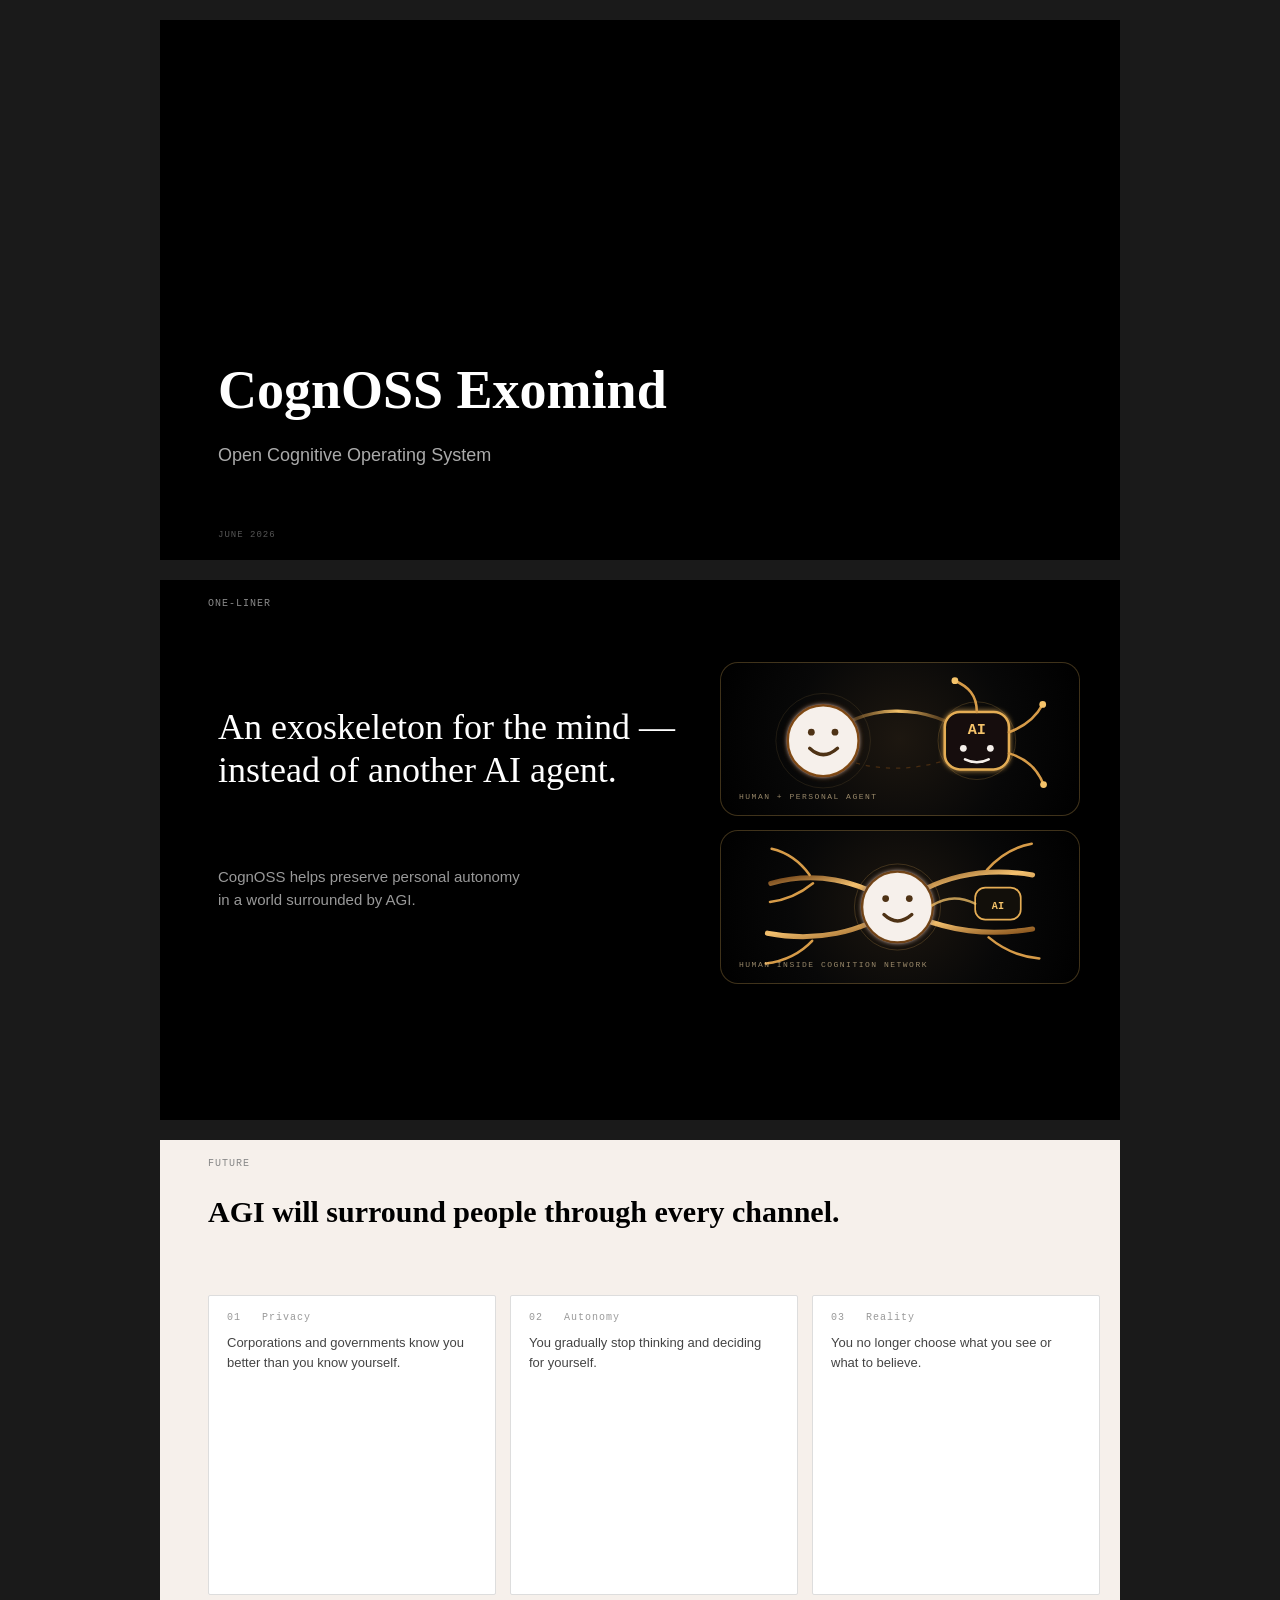
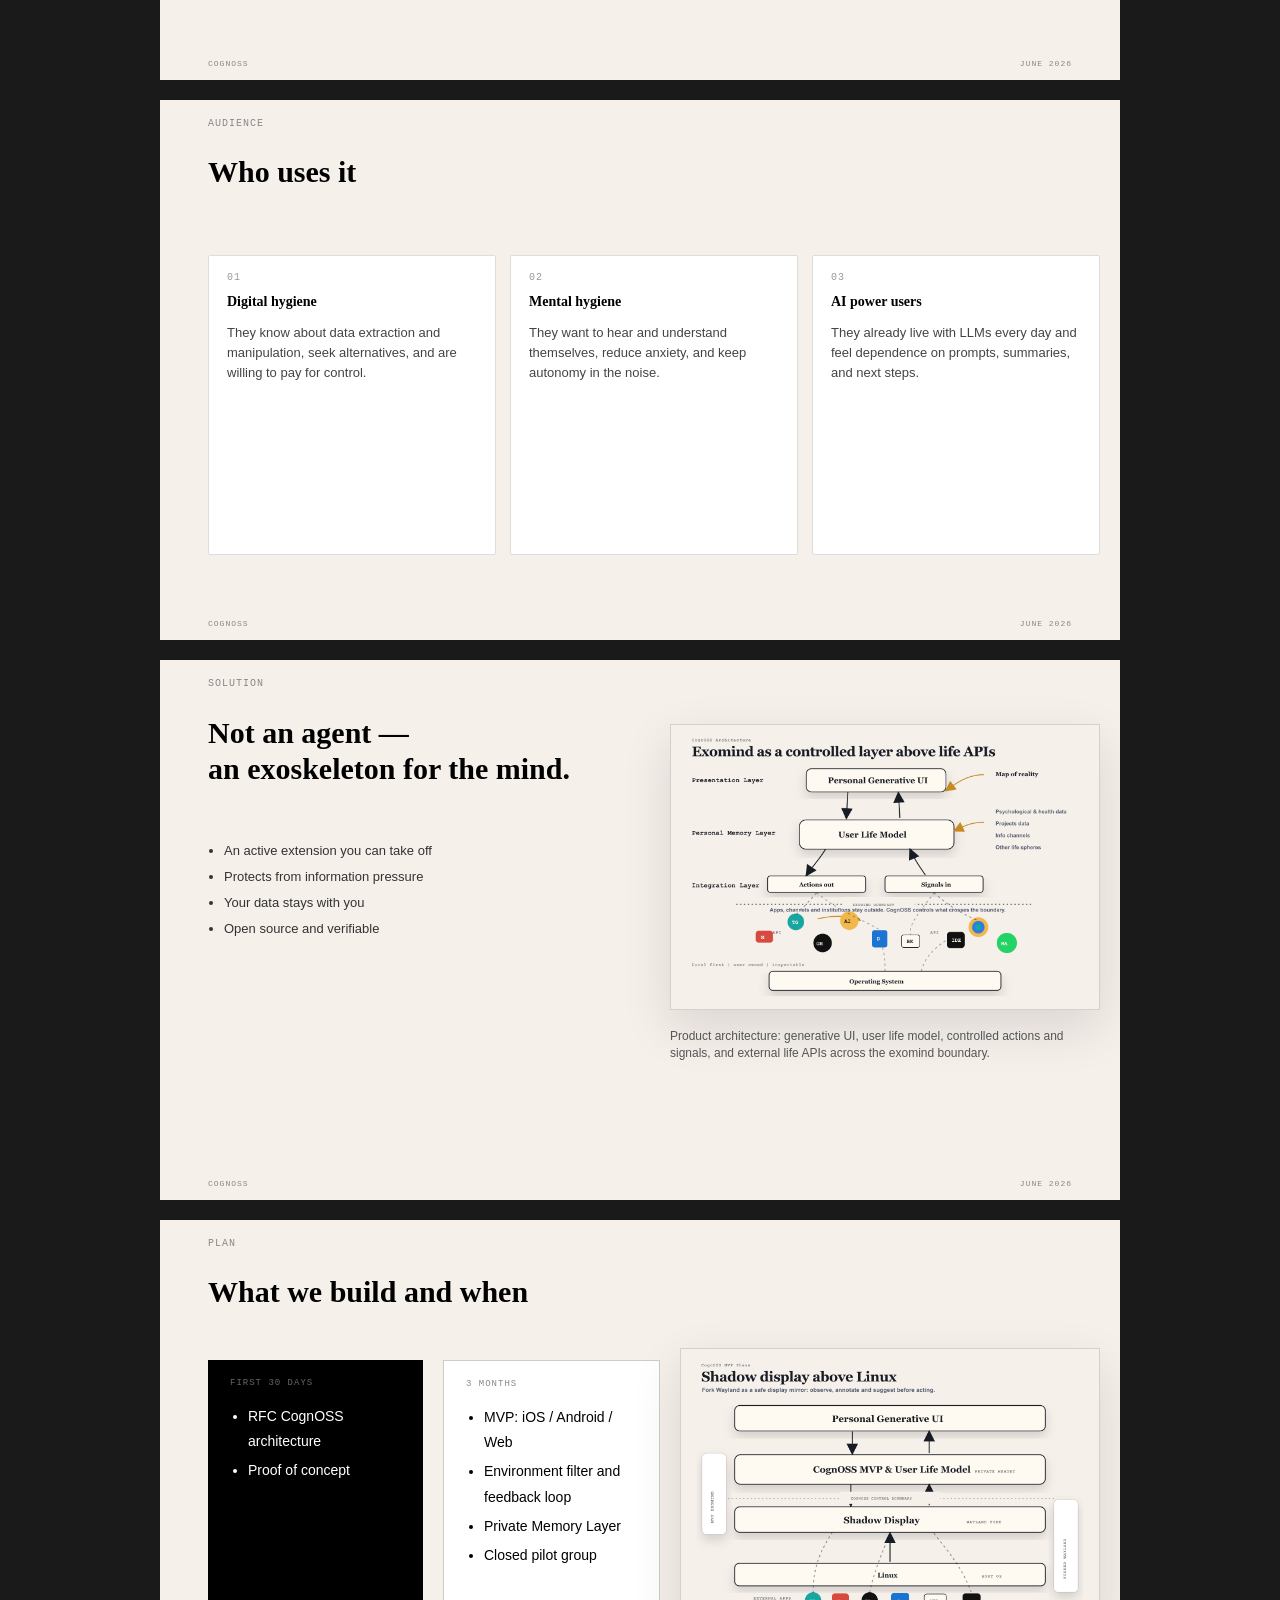
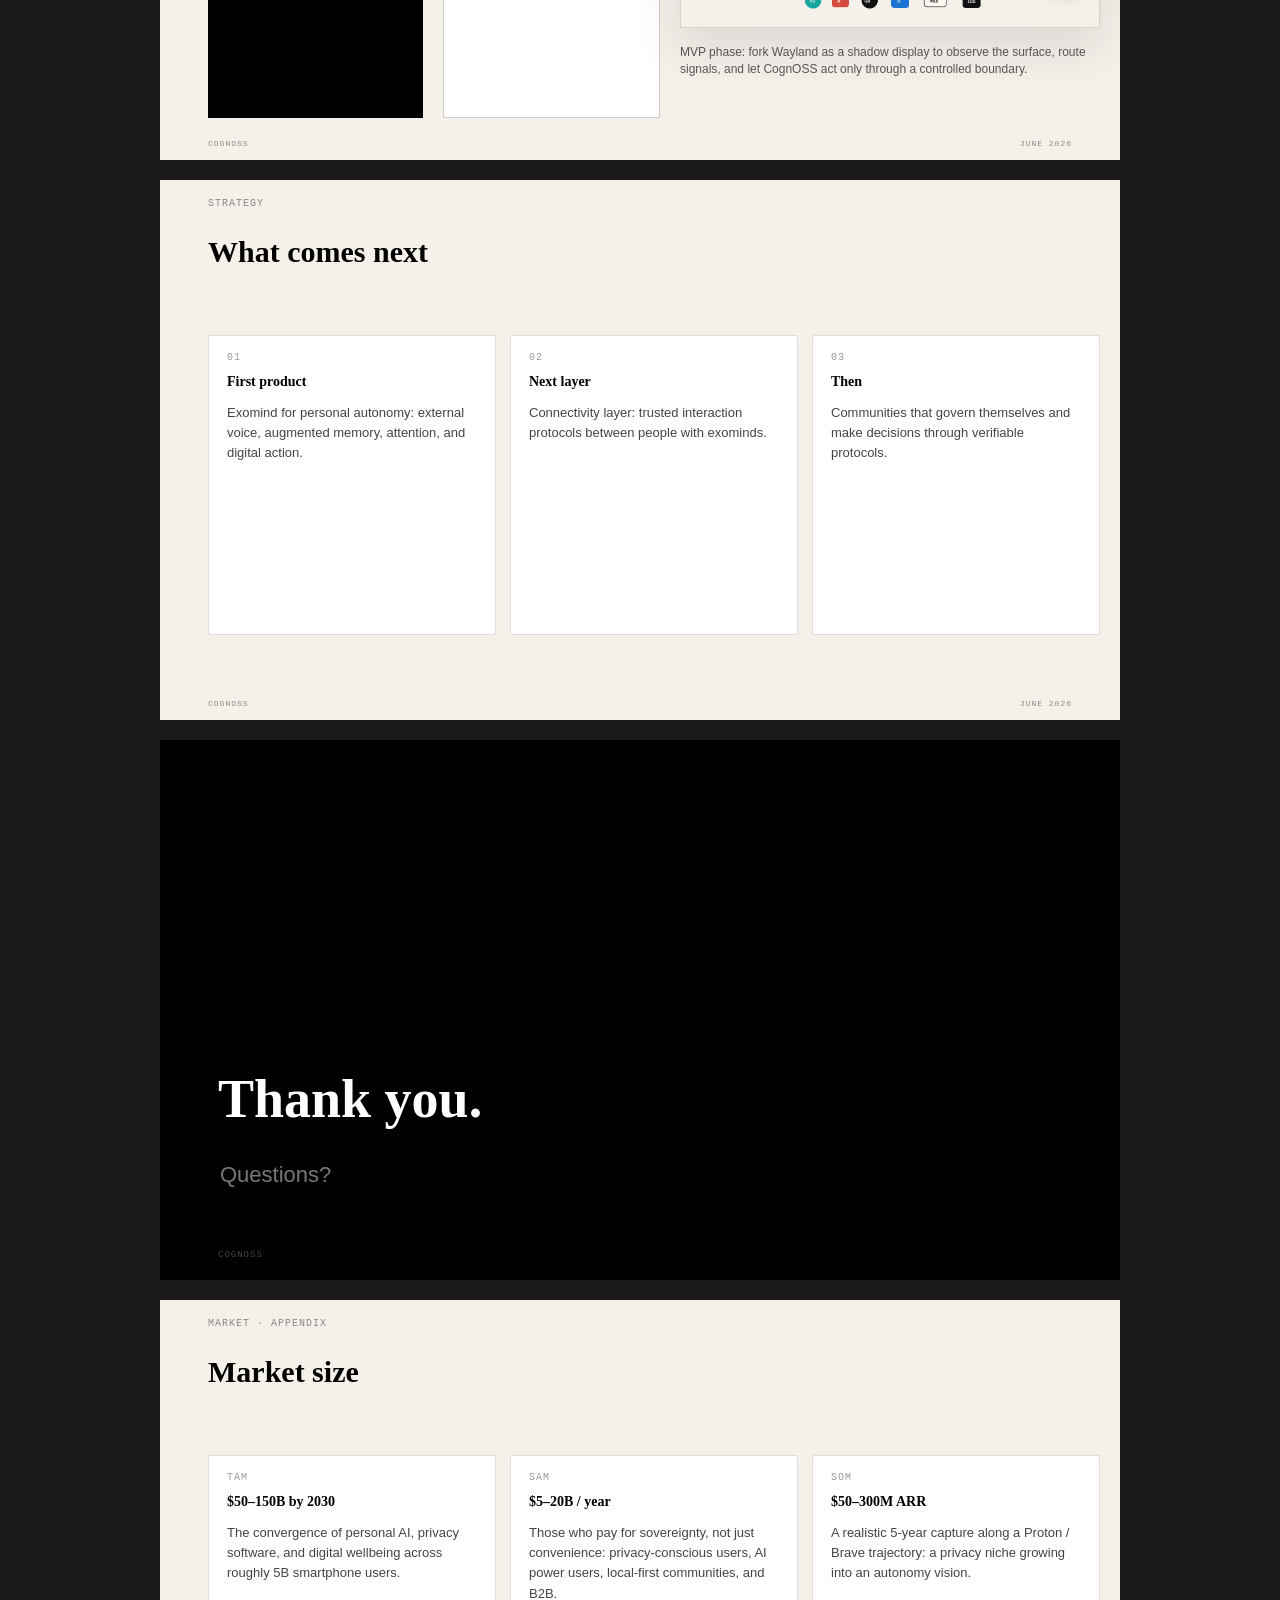
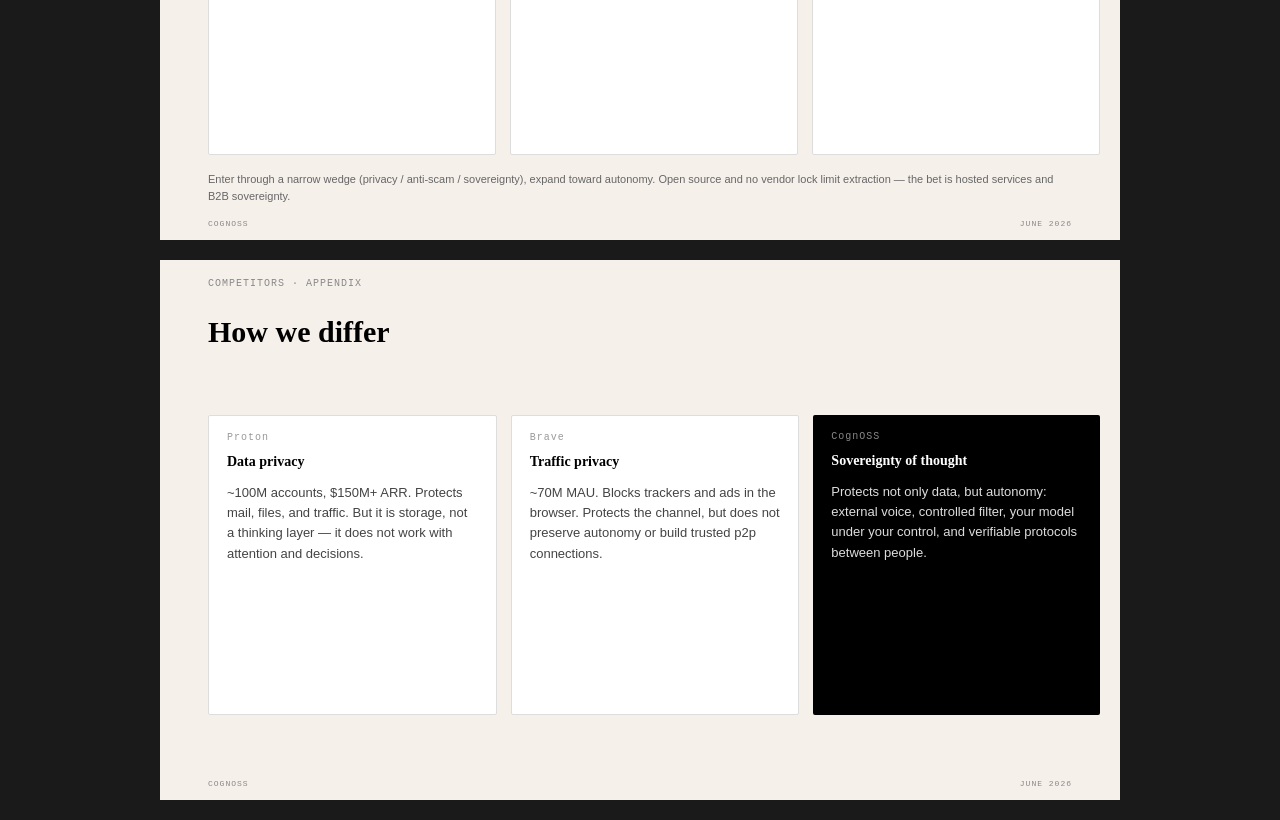
==== landing/v2_en/cognoss_pitch.html @ 2940e10c "v2 en pitch" ====
<!DOCTYPE html>
<html lang="en">
<head>
<meta charset="UTF-8">
<meta name="viewport" content="width=device-width, initial-scale=1.0">
<title>CognOSS Exomind</title>
<style>
  * { box-sizing: border-box; margin: 0; padding: 0; }
  body { font-family: Calibri, Arial, sans-serif; background: #1a1a1a; color: #000; }
  .slide {
    width: 960px; height: 540px; margin: 20px auto;
    position: relative; overflow: hidden;
    display: flex; flex-direction: column;
    page-break-after: always;
  }
  .slide-black { background: #000; color: #fff; }
  .slide-cream { background: #F6F0EB; color: #000; }

  .label {
    position: absolute; top: 18px; left: 48px;
    font-family: 'Courier New', monospace; font-size: 10px;
    letter-spacing: 1px; text-transform: uppercase; color: #888;
  }
  .footer-l {
    position: absolute; bottom: 12px; left: 48px;
    font-family: 'Courier New', monospace; font-size: 8px;
    letter-spacing: 1px; text-transform: uppercase; color: #888;
  }
  .footer-r {
    position: absolute; bottom: 12px; right: 48px;
    font-family: 'Courier New', monospace; font-size: 8px;
    letter-spacing: 1px; text-transform: uppercase; color: #888;
  }

  /* Slide 1 */
  .s1-title {
    position: absolute; bottom: 140px; left: 58px;
    font-family: Cambria, Georgia, serif; font-size: 54px; font-weight: bold;
    color: #fff; line-height: 1.1;
  }
  .s1-sub {
    position: absolute; bottom: 94px; left: 58px;
    font-size: 18px; color: #aaa;
  }
  .s1-date {
    position: absolute; bottom: 20px; left: 58px;
    font-family: 'Courier New', monospace; font-size: 9px;
    letter-spacing: 1px; text-transform: uppercase; color: #555;
  }

  /* Slide 2 */
  .s2-big {
    position: absolute; top: 126px; left: 58px; width: 470px;
    font-family: Cambria, Georgia, serif; font-size: 36px; color: #fff;
    line-height: 1.2;
  }
  .s2-sub {
    position: absolute; top: 286px; left: 58px; width: 410px;
    font-size: 15px; color: #999; line-height: 1.5;
  }
  .s2-visuals {
    position: absolute; top: 82px; right: 40px; width: 360px;
    display: flex; flex-direction: column; gap: 14px;
  }
  .s2-visual {
    position: relative; height: 154px; overflow: hidden;
    background: radial-gradient(circle at 50% 50%, #1d1710 0%, #080808 55%, #000 100%);
    border: 1px solid rgba(222, 177, 92, 0.28); border-radius: 18px;
  }
  .s2-visual svg {
    width: 100%; height: 100%; display: block;
  }
  .s2-visual-label {
    position: absolute; left: 18px; bottom: 14px;
    font-family: 'Courier New', monospace; font-size: 8px;
    color: rgba(255, 227, 175, 0.58); letter-spacing: 1.5px;
    text-transform: uppercase;
  }

  /* Cards grid */
  .cards {
    position: absolute; top: 155px; left: 48px; right: 20px;
    display: flex; gap: 14px;
  }
  .card {
    flex: 1; background: #fff; border: 1px solid #ddd;
    padding: 16px 18px; border-radius: 2px; min-height: 300px;
  }
  .card-num {
    font-family: 'Courier New', monospace; font-size: 10px;
    color: #999; margin-bottom: 10px; letter-spacing: 1px;
  }
  .card-title {
    font-family: Cambria, Georgia, serif; font-size: 14px; font-weight: bold;
    color: #000; margin-bottom: 12px; line-height: 1.3;
  }
  .card-body { font-size: 13px; color: #444; line-height: 1.55; }

  .slide-title {
    position: absolute; top: 55px; left: 48px;
    font-family: Cambria, Georgia, serif; font-size: 30px; font-weight: bold; color: #000;
  }

  /* Slide 5 */
  .s5-title {
    position: absolute; top: 55px; left: 48px;
    font-family: Cambria, Georgia, serif; font-size: 30px; font-weight: bold; color: #000;
    line-height: 1.2;
  }
  .s5-list {
    position: absolute; top: 180px; left: 48px; width: 420px;
    font-size: 13px; color: #333; line-height: 1.7;
  }
  .s5-list li { margin-left: 16px; margin-bottom: 4px; }
  .s5-panel {
    position: absolute; top: 52px; right: 20px; width: 400px; height: 448px;
    background: #111; display: flex; flex-direction: column;
    align-items: center; justify-content: center; gap: 10px;
  }
  .s5-architecture-img {
    position: absolute; top: 64px; right: 20px; width: 430px; height: 286px;
    object-fit: cover; border: 1px solid #d6d0c8; box-shadow: 0 18px 46px rgba(23, 27, 35, 0.12);
  }
  .s5-architecture-note {
    position: absolute; top: 368px; right: 20px; width: 430px;
    font-size: 12px; line-height: 1.45; color: #555;
  }
  .s5-exo {
    font-family: 'Courier New', monospace; font-size: 11px;
    color: #555; letter-spacing: 2px; text-transform: uppercase;
  }
  .s5-circle {
    width: 110px; height: 110px; border-radius: 50%;
    border: 3px solid #333; display: flex; align-items: center; justify-content: center;
  }
  .s5-you {
    font-family: 'Courier New', monospace; font-size: 13px;
    color: #aaa; letter-spacing: 2px;
  }
  .s5-attrs {
    display: flex; flex-direction: column; align-items: center; gap: 4px; margin-top: 4px;
  }
  .s5-attr {
    font-family: 'Courier New', monospace; font-size: 9px;
    color: #444; letter-spacing: 2px; text-transform: uppercase;
  }

  /* Slide 6 */
  .s6-cols {
    position: absolute; top: 140px; left: 48px; right: 20px;
    display: flex; gap: 20px; height: 358px;
  }
  .s6-cols.with-image {
    right: 460px;
  }
  .s6-mvp-img {
    position: absolute; top: 128px; right: 20px; width: 420px; height: 280px;
    object-fit: cover; border: 1px solid #d6d0c8; box-shadow: 0 18px 46px rgba(23, 27, 35, 0.12);
  }
  .s6-mvp-note {
    position: absolute; top: 424px; right: 20px; width: 420px;
    font-size: 12px; line-height: 1.45; color: #555;
  }
  .col-dark {
    flex: 1; background: #000; padding: 18px 22px; color: #fff;
  }
  .col-light {
    flex: 1; background: #fff; border: 1px solid #ccc; padding: 18px 22px;
  }
  .col-label {
    font-family: 'Courier New', monospace; font-size: 9px;
    letter-spacing: 1px; text-transform: uppercase; margin-bottom: 16px;
  }
  .col-dark .col-label { color: #666; }
  .col-light .col-label { color: #888; }
  .col-list { font-size: 14px; line-height: 1.8; }
  .col-dark .col-list { color: #fff; }
  .col-light .col-list { color: #000; }
  .col-list li { margin-left: 18px; margin-bottom: 4px; }

  /* Slide 7 */
  .s7-thanks {
    position: absolute; bottom: 150px; left: 58px;
    font-family: Cambria, Georgia, serif; font-size: 54px; font-weight: bold; color: #fff;
  }
  .s7-q {
    position: absolute; bottom: 92px; left: 60px;
    font-size: 22px; color: #777;
  }
  .s7-name {
    position: absolute; bottom: 20px; left: 58px;
    font-family: 'Courier New', monospace; font-size: 9px;
    letter-spacing: 1px; text-transform: uppercase; color: #444;
  }

  @media print { body { background: #fff; } .slide { margin: 0; } }
</style>
</head>
<body>

<!-- Slide 1: Title -->
<div class="slide slide-black">
  <div class="s1-title">CognOSS Exomind</div>
  <div class="s1-sub">Open Cognitive Operating System</div>
  <div class="s1-date">June 2026</div>
</div>

<!-- Slide 2: One-liner -->
<div class="slide slide-black">
  <div class="label">One-liner</div>
  <div class="s2-big">An exoskeleton for the mind —<br>instead of another AI agent.</div>
  <div class="s2-sub">CognOSS helps preserve personal autonomy<br>in a world surrounded by AGI.</div>
  <div class="s2-visuals">
    <div class="s2-visual" aria-label="Agent in relationship with a human">
      <svg viewBox="0 0 390 180" role="img">
        <defs>
          <radialGradient id="humanGlow" cx="50%" cy="50%" r="50%">
            <stop offset="0%" stop-color="#fff6dd"/>
            <stop offset="72%" stop-color="#d89a3a"/>
            <stop offset="100%" stop-color="#7b4715"/>
          </radialGradient>
          <linearGradient id="linkGold" x1="0" y1="0" x2="1" y2="0">
            <stop offset="0%" stop-color="#7b4715" stop-opacity="0"/>
            <stop offset="50%" stop-color="#f5c36a"/>
            <stop offset="100%" stop-color="#7b4715" stop-opacity="0"/>
          </linearGradient>
          <filter id="softGlow">
            <feGaussianBlur stdDeviation="3" result="blur"/>
            <feMerge>
              <feMergeNode in="blur"/>
              <feMergeNode in="SourceGraphic"/>
            </feMerge>
          </filter>
        </defs>
        <path d="M104 92 C150 46, 226 46, 282 88" fill="none" stroke="url(#linkGold)" stroke-width="4" stroke-linecap="round"/>
        <path d="M110 104 C153 132, 229 132, 282 100" fill="none" stroke="#7b4715" stroke-opacity="0.5" stroke-width="1.5" stroke-dasharray="5 7"/>
        <circle cx="104" cy="92" r="42" fill="#f6f0eb" stroke="url(#humanGlow)" stroke-width="3" filter="url(#softGlow)"/>
        <circle cx="90" cy="82" r="4" fill="#4e3215"/>
        <circle cx="118" cy="82" r="4" fill="#4e3215"/>
        <path d="M88 101 Q104 116 121 101" fill="none" stroke="#4e3215" stroke-width="4" stroke-linecap="round"/>
        <circle cx="286" cy="92" r="46" fill="none" stroke="#e5ad55" stroke-opacity="0.24" stroke-width="1"/>
        <rect x="248" y="58" width="76" height="68" rx="18" fill="#120f0a" stroke="#e5ad55" stroke-width="3" filter="url(#softGlow)"/>
        <text x="286" y="84" text-anchor="middle" font-family="'Courier New', monospace" font-size="18" font-weight="700" fill="#f5c36a">AI</text>
        <circle cx="270" cy="101" r="4" fill="#f6f0eb"/>
        <circle cx="302" cy="101" r="4" fill="#f6f0eb"/>
        <path d="M272 114 Q286 121 300 114" fill="none" stroke="#f6f0eb" stroke-width="3" stroke-linecap="round"/>
        <path d="M286 58 C286 38, 276 28, 260 21" fill="none" stroke="#d69b48" stroke-width="3" stroke-linecap="round"/>
        <path d="M324 82 C343 75, 356 64, 364 49" fill="none" stroke="#d69b48" stroke-width="3" stroke-linecap="round"/>
        <path d="M324 107 C345 113, 358 126, 365 144" fill="none" stroke="#d69b48" stroke-width="3" stroke-linecap="round"/>
        <circle cx="260" cy="21" r="4" fill="#f5c36a"/>
        <circle cx="364" cy="49" r="4" fill="#f5c36a"/>
        <circle cx="365" cy="144" r="4" fill="#f5c36a"/>
        <circle cx="104" cy="92" r="56" fill="none" stroke="#f4c16f" stroke-opacity="0.12" stroke-width="1"/>
      </svg>
      <div class="s2-visual-label">Human + personal agent</div>
    </div>
    <div class="s2-visual" aria-label="Human inside CognOSS cognition network">
      <svg viewBox="0 0 390 180" role="img">
        <defs>
          <radialGradient id="neuronCoreGlow" cx="50%" cy="50%" r="50%">
            <stop offset="0%" stop-color="#fff7e3"/>
            <stop offset="68%" stop-color="#d99d43"/>
            <stop offset="100%" stop-color="#6e4218"/>
          </radialGradient>
          <linearGradient id="axonGold" x1="0" y1="0" x2="1" y2="1">
            <stop offset="0%" stop-color="#6f4116"/>
            <stop offset="45%" stop-color="#f4c16f"/>
            <stop offset="100%" stop-color="#8a561e"/>
          </linearGradient>
          <filter id="neuronSoftGlow">
            <feGaussianBlur stdDeviation="3" result="blur"/>
            <feMerge>
              <feMergeNode in="blur"/>
              <feMergeNode in="SourceGraphic"/>
            </feMerge>
          </filter>
        </defs>
        <path d="M192 90 C145 56, 92 48, 42 62" fill="none" stroke="url(#axonGold)" stroke-width="6" stroke-linecap="round"/>
        <path d="M192 90 C236 54, 292 42, 352 52" fill="none" stroke="url(#axonGold)" stroke-width="6" stroke-linecap="round"/>
        <path d="M192 90 C238 116, 292 126, 352 116" fill="none" stroke="url(#axonGold)" stroke-width="6" stroke-linecap="round"/>
        <path d="M192 90 C149 121, 94 132, 38 121" fill="none" stroke="url(#axonGold)" stroke-width="6" stroke-linecap="round"/>
        <path d="M88 52 C75 34, 60 25, 43 21" fill="none" stroke="#d69b48" stroke-width="3" stroke-linecap="round"/>
        <path d="M92 62 C76 75, 60 82, 41 84" fill="none" stroke="#d69b48" stroke-width="3" stroke-linecap="round"/>
        <path d="M298 46 C313 29, 329 19, 351 15" fill="none" stroke="#d69b48" stroke-width="3" stroke-linecap="round"/>
        <path d="M300 126 C318 141, 337 149, 360 151" fill="none" stroke="#d69b48" stroke-width="3" stroke-linecap="round"/>
        <path d="M91 130 C76 146, 58 154, 36 157" fill="none" stroke="#d69b48" stroke-width="3" stroke-linecap="round"/>
        <circle cx="192" cy="90" r="51" fill="none" stroke="#e5ad55" stroke-opacity="0.25" stroke-width="1"/>
        <circle cx="192" cy="90" r="42" fill="#f6f0eb" stroke="url(#neuronCoreGlow)" stroke-width="3" filter="url(#neuronSoftGlow)"/>
        <circle cx="178" cy="80" r="4" fill="#4e3215"/>
        <circle cx="206" cy="80" r="4" fill="#4e3215"/>
        <path d="M176 99 Q192 114 209 99" fill="none" stroke="#4e3215" stroke-width="4" stroke-linecap="round"/>
        <rect x="284" y="67" width="54" height="38" rx="12" fill="#120f0a" stroke="#e5ad55" stroke-width="2"/>
        <text x="311" y="92" text-anchor="middle" font-family="'Courier New', monospace" font-size="12" font-weight="700" fill="#f5c36a">AI</text>
        <path d="M233 88 C252 77, 267 78, 284 86" fill="none" stroke="#f5c36a" stroke-opacity="0.76" stroke-width="3" stroke-linecap="round"/>
      </svg>
      <div class="s2-visual-label">Human inside cognition network</div>
    </div>
  </div>
</div>

<!-- Slide 3: Future and risks -->
<div class="slide slide-cream">
  <div class="label">Future</div>
  <div class="slide-title">AGI will surround people through every channel.</div>
  <div class="cards">
    <div class="card">
      <div class="card-num">01 &nbsp; Privacy</div>
      <div class="card-body">Corporations and governments know you better than you know yourself.</div>
    </div>
    <div class="card">
      <div class="card-num">02 &nbsp; Autonomy</div>
      <div class="card-body">You gradually stop thinking and deciding for yourself.</div>
    </div>
    <div class="card">
      <div class="card-num">03 &nbsp; Reality</div>
      <div class="card-body">You no longer choose what you see or what to believe.</div>
    </div>
  </div>
  <div class="footer-l">CognOSS</div>
  <div class="footer-r">June 2026</div>
</div>

<!-- Slide 4: Audience -->
<div class="slide slide-cream">
  <div class="label">Audience</div>
  <div class="slide-title">Who uses it</div>
  <div class="cards">
    <div class="card">
      <div class="card-num">01</div>
      <div class="card-title">Digital hygiene</div>
      <div class="card-body">They know about data extraction and manipulation, seek alternatives, and are willing to pay for control.</div>
    </div>
    <div class="card">
      <div class="card-num">02</div>
      <div class="card-title">Mental hygiene</div>
      <div class="card-body">They want to hear and understand themselves, reduce anxiety, and keep autonomy in the noise.</div>
    </div>
    <div class="card">
      <div class="card-num">03</div>
      <div class="card-title">AI power users</div>
      <div class="card-body">They already live with LLMs every day and feel dependence on prompts, summaries, and next steps.</div>
    </div>
  </div>
  <div class="footer-l">CognOSS</div>
  <div class="footer-r">June 2026</div>
</div>

<!-- Slide 5: Solution -->
<div class="slide slide-cream">
  <div class="label">Solution</div>
  <div class="s5-title">Not an agent —<br>an exoskeleton for the mind.</div>
  <ul class="s5-list">
    <li>An active extension you can take off</li>
    <li>Protects from information pressure</li>    
    <li>Your data stays with you</li>
    <li>Open source and verifiable</li>    
  </ul>
  <img class="s5-architecture-img" src="./imgs/cognos-architecture.png" alt="CognOSS product architecture" />
  <div class="s5-architecture-note">Product architecture: generative UI, user life model, controlled actions and signals, and external life APIs across the exomind boundary.</div>
  <div class="footer-l">CognOSS</div>
  <div class="footer-r">June 2026</div>
</div>

<!-- Slide 6: Plan -->
<div class="slide slide-cream">
  <div class="label">Plan</div>
  <div class="slide-title">What we build and when</div>
  <div class="s6-cols with-image">
    <div class="col-dark">
      <div class="col-label">First 30 days</div>
      <ul class="col-list">
        <li>RFC CognOSS architecture</li>        
        <li>Proof of concept</li>        
      </ul>
    </div>
    <div class="col-light">
      <div class="col-label">3 months</div>
      <ul class="col-list">
        <li>MVP: iOS / Android / Web</li>
        <li>Environment filter and feedback loop</li>
        <li>Private Memory Layer</li>
        <li>Closed pilot group</li>
      </ul>
    </div>
  </div>
  <img class="s6-mvp-img" src="./imgs/cognos-mvp-shadow-display.png" alt="CognOSS MVP shadow display architecture" />
  <div class="s6-mvp-note">MVP phase: fork Wayland as a shadow display to observe the surface, route signals, and let CognOSS act only through a controlled boundary.</div>
  <div class="footer-l">CognOSS</div>
  <div class="footer-r">June 2026</div>
</div>

<!-- Slide 7: Strategy -->
<div class="slide slide-cream">
  <div class="label">Strategy</div>
  <div class="slide-title">What comes next</div>
  <div class="cards">
    <div class="card">
      <div class="card-num">01</div>
      <div class="card-title">First product</div>
      <div class="card-body">Exomind for personal autonomy: external voice, augmented memory, attention, and digital action.</div>
    </div>
    <div class="card">
      <div class="card-num">02</div>
      <div class="card-title">Next layer</div>
      <div class="card-body">Connectivity layer: trusted interaction protocols between people with exominds.</div>
    </div>
    <div class="card">
      <div class="card-num">03</div>
      <div class="card-title">Then</div>
      <div class="card-body">Communities that govern themselves and make decisions through verifiable protocols.</div>
    </div>
  </div>
  <div class="footer-l">CognOSS</div>
  <div class="footer-r">June 2026</div>
</div>

<!-- Slide 8: Thank you -->
<div class="slide slide-black">
  <div class="s7-thanks">Thank you.</div>
  <div class="s7-q">Questions?</div>
  <div class="s7-name">CognOSS</div>
</div>

<!-- Slide 9: Market -->
<div class="slide slide-cream">
  <div class="label">Market · Appendix</div>
  <div class="slide-title">Market size</div>
  <div class="cards">
    <div class="card">
      <div class="card-num">TAM</div>
      <div class="card-title">$50–150B by 2030</div>
      <div class="card-body">The convergence of personal AI, privacy software, and digital wellbeing across roughly 5B smartphone users.</div>
    </div>
    <div class="card">
      <div class="card-num">SAM</div>
      <div class="card-title">$5–20B / year</div>
      <div class="card-body">Those who pay for sovereignty, not just convenience: privacy-conscious users, AI power users, local-first communities, and B2B.</div>
    </div>
    <div class="card">
      <div class="card-num">SOM</div>
      <div class="card-title">$50–300M ARR</div>
      <div class="card-body">A realistic 5-year capture along a Proton / Brave trajectory: a privacy niche growing into an autonomy vision.</div>
    </div>
  </div>
  <div style="position:absolute; bottom:36px; left:48px; right:48px; font-size:11px; color:#666; line-height:1.5;">
    Enter through a narrow wedge (privacy / anti-scam / sovereignty), expand toward autonomy. Open source and no vendor lock limit extraction — the bet is hosted services and B2B sovereignty.
  </div>
  <div class="footer-l">CognOSS</div>
  <div class="footer-r">June 2026</div>
</div>

<!-- Slide 10: Competitors -->
<div class="slide slide-cream">
  <div class="label">Competitors · Appendix</div>
  <div class="slide-title">How we differ</div>
  <div class="cards">
    <div class="card">
      <div class="card-num">Proton</div>
      <div class="card-title">Data privacy</div>
      <div class="card-body">~100M accounts, $150M+ ARR. Protects mail, files, and traffic. But it is storage, not a thinking layer — it does not work with attention and decisions.</div>
    </div>
    <div class="card">
      <div class="card-num">Brave</div>
      <div class="card-title">Traffic privacy</div>
      <div class="card-body">~70M MAU. Blocks trackers and ads in the browser. Protects the channel, but does not preserve autonomy or build trusted p2p connections.</div>
    </div>
    <div class="card" style="background:#000; border:none;">
      <div class="card-num" style="color:#888;">CognOSS</div>
      <div class="card-title" style="color:#fff;">Sovereignty of thought</div>
      <div class="card-body" style="color:#ddd;">Protects not only data, but autonomy: external voice, controlled filter, your model under your control, and verifiable protocols between people.</div>
    </div>
  </div>
  <div class="footer-l">CognOSS</div>
  <div class="footer-r">June 2026</div>
</div>

</body>
</html>
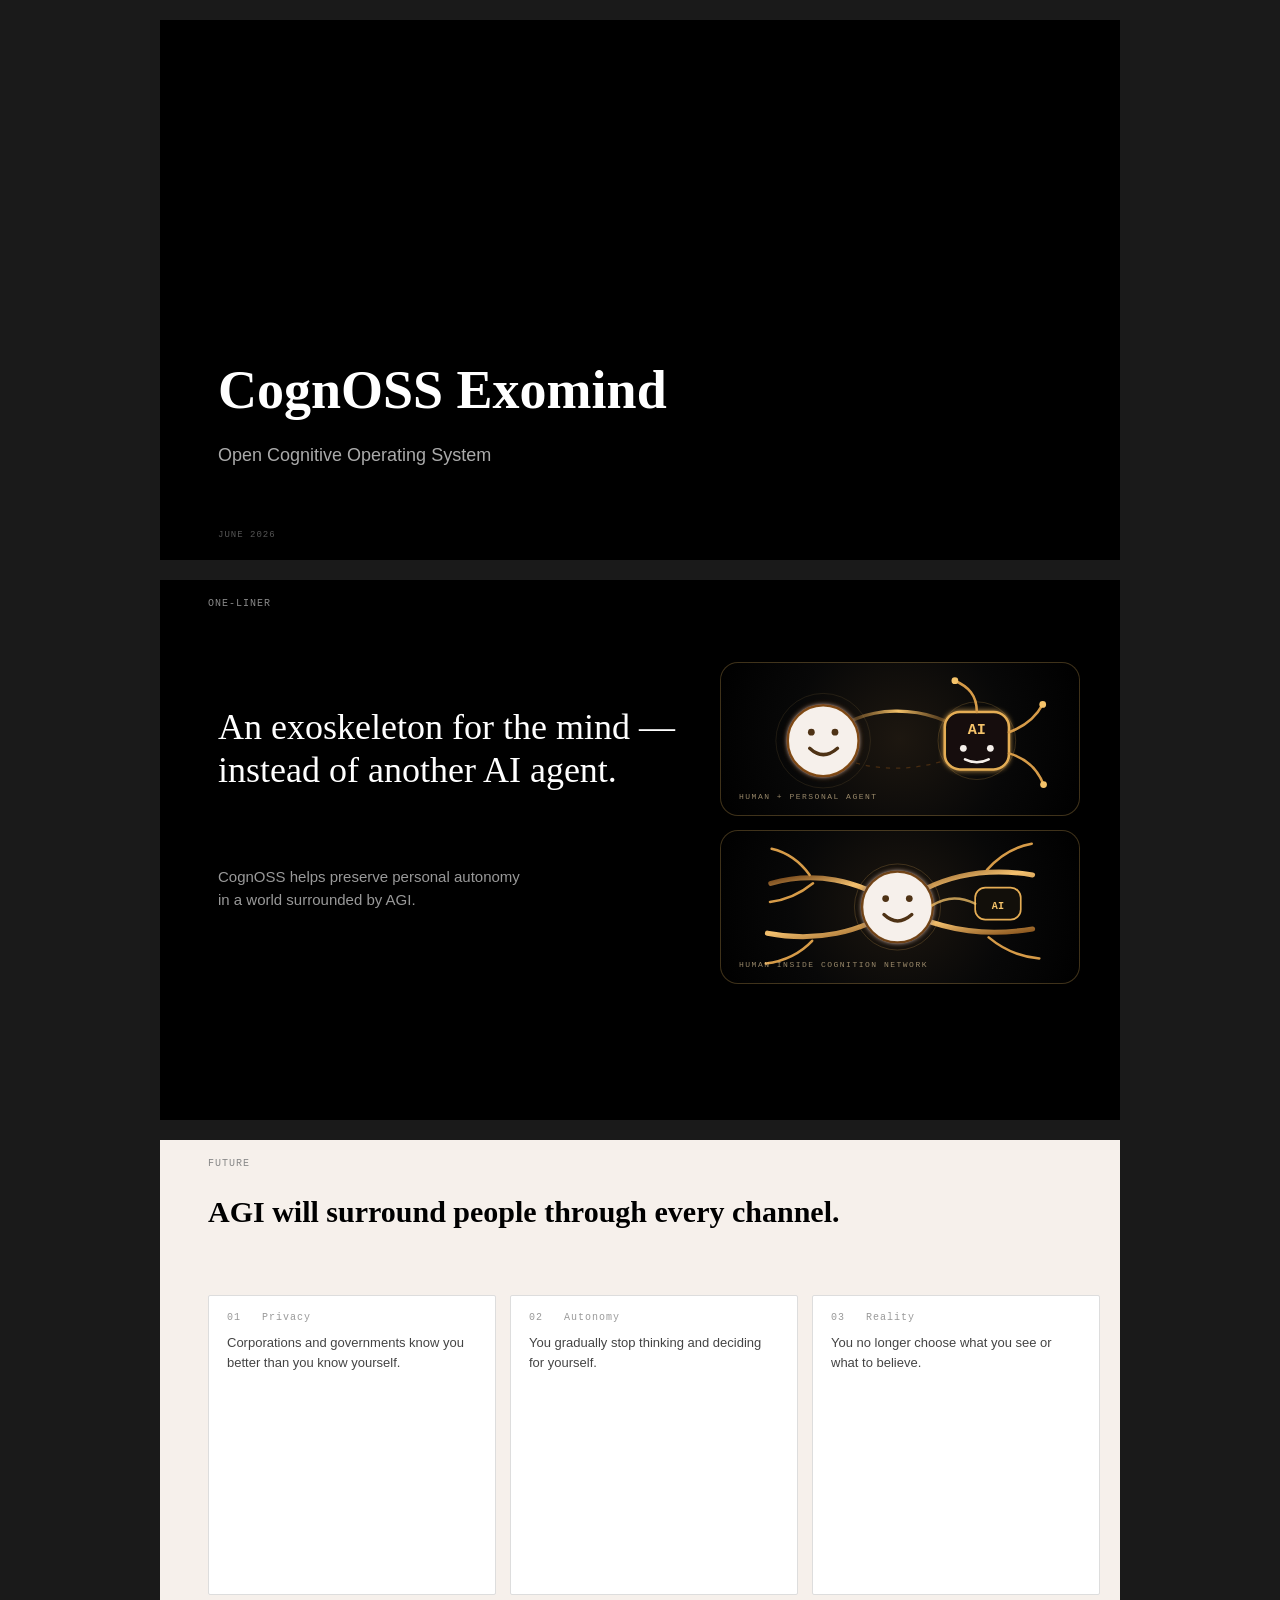
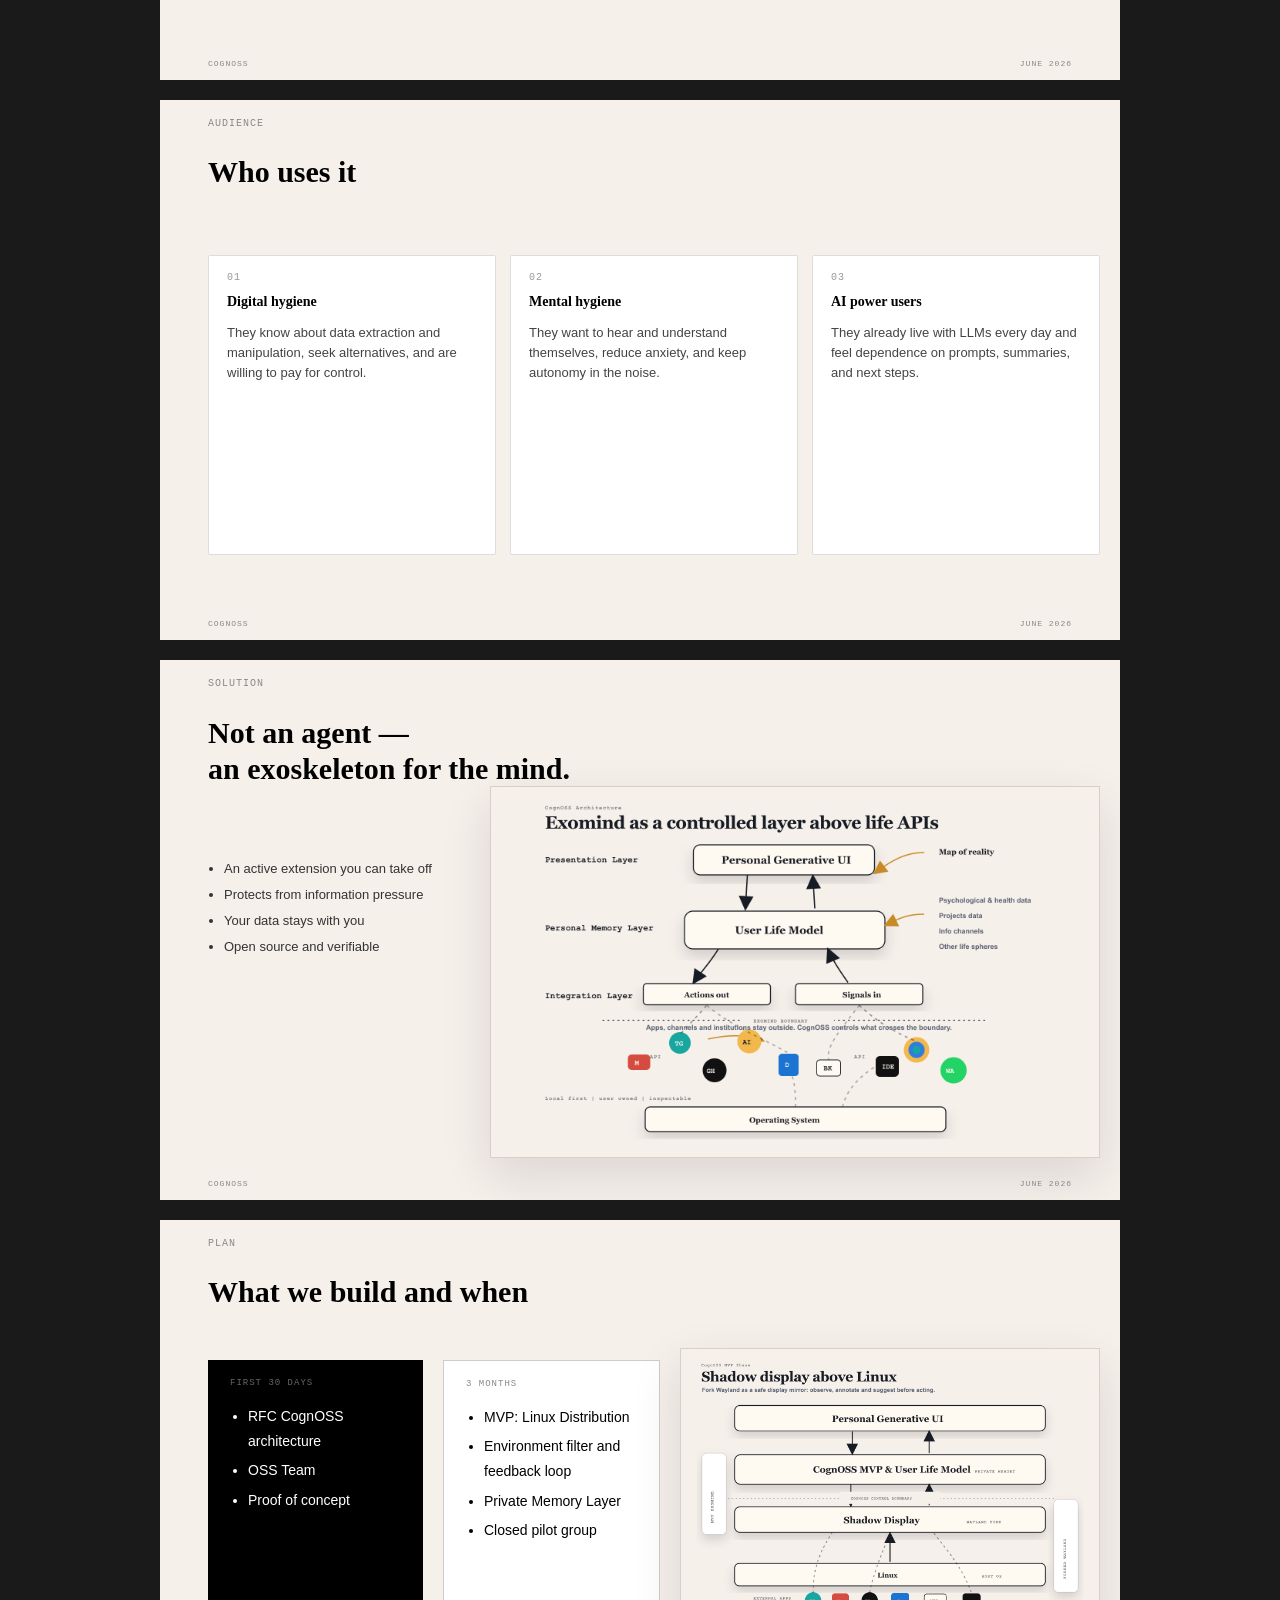
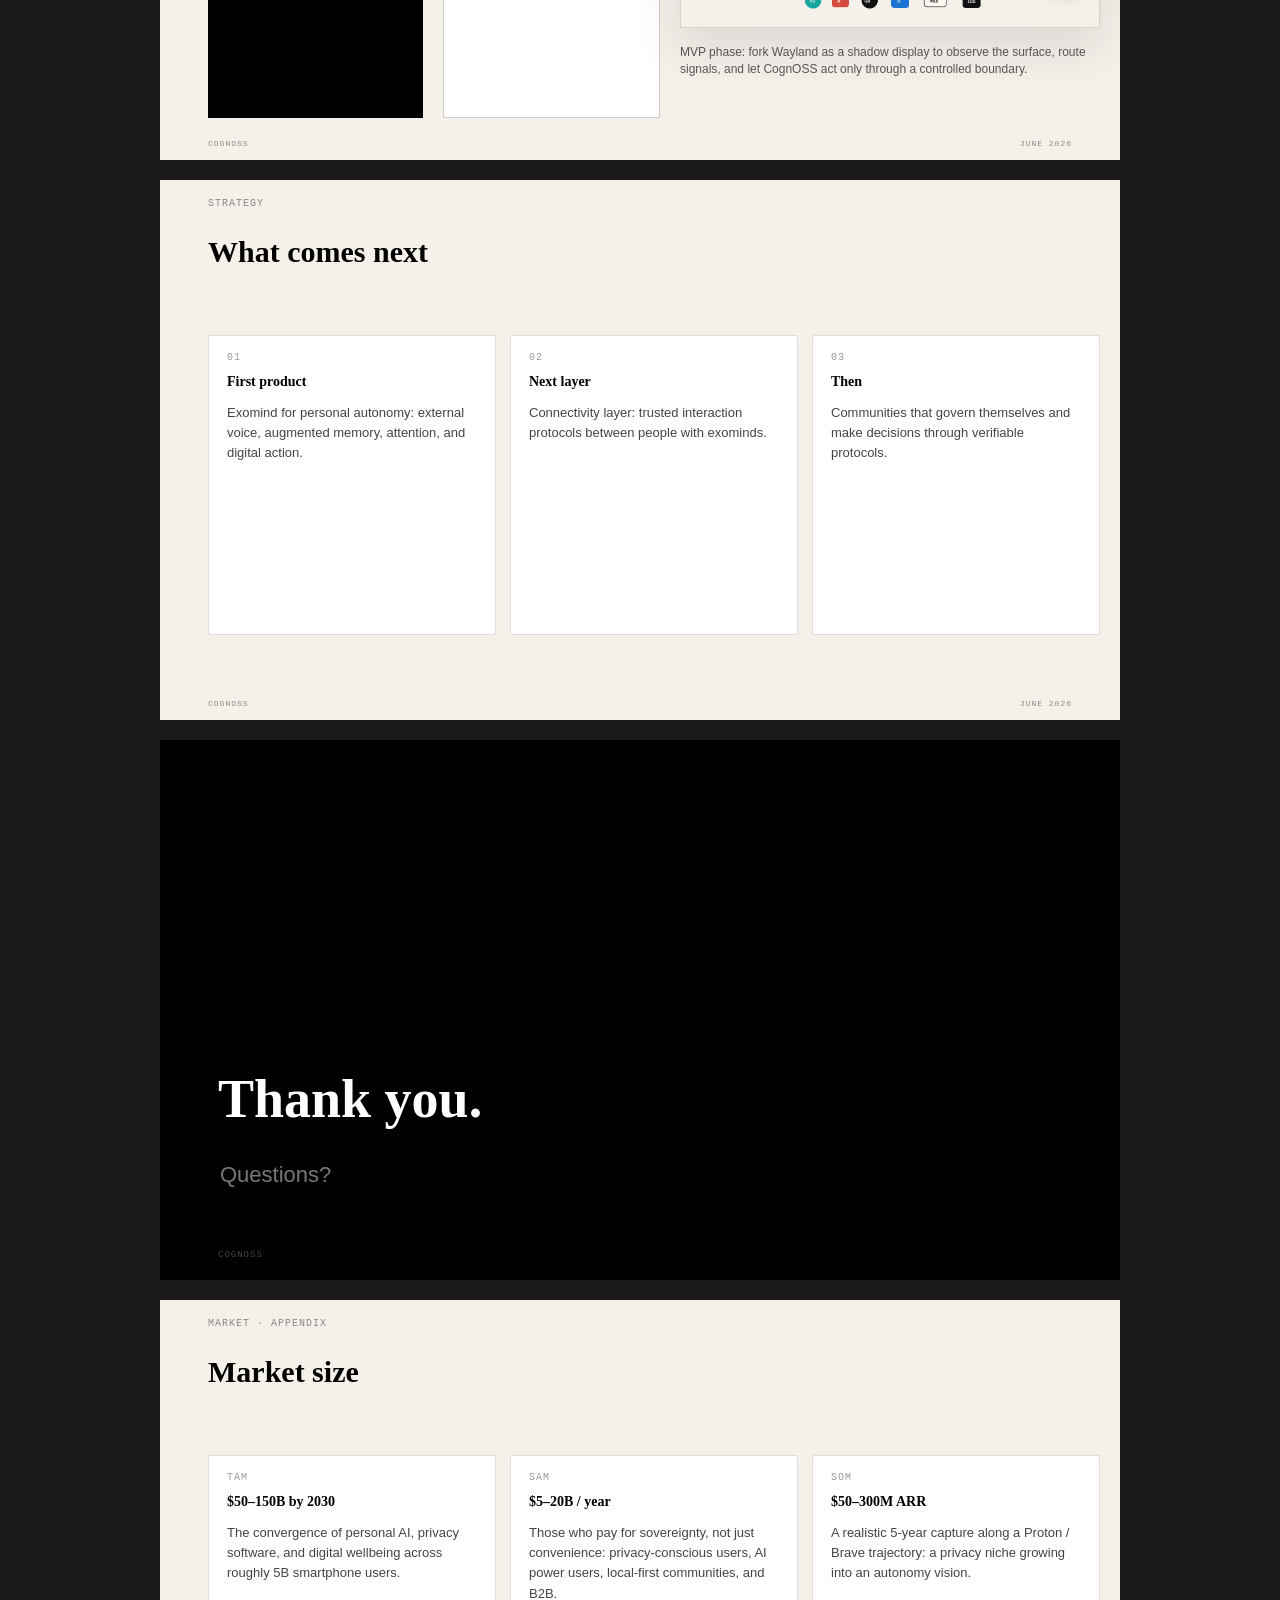
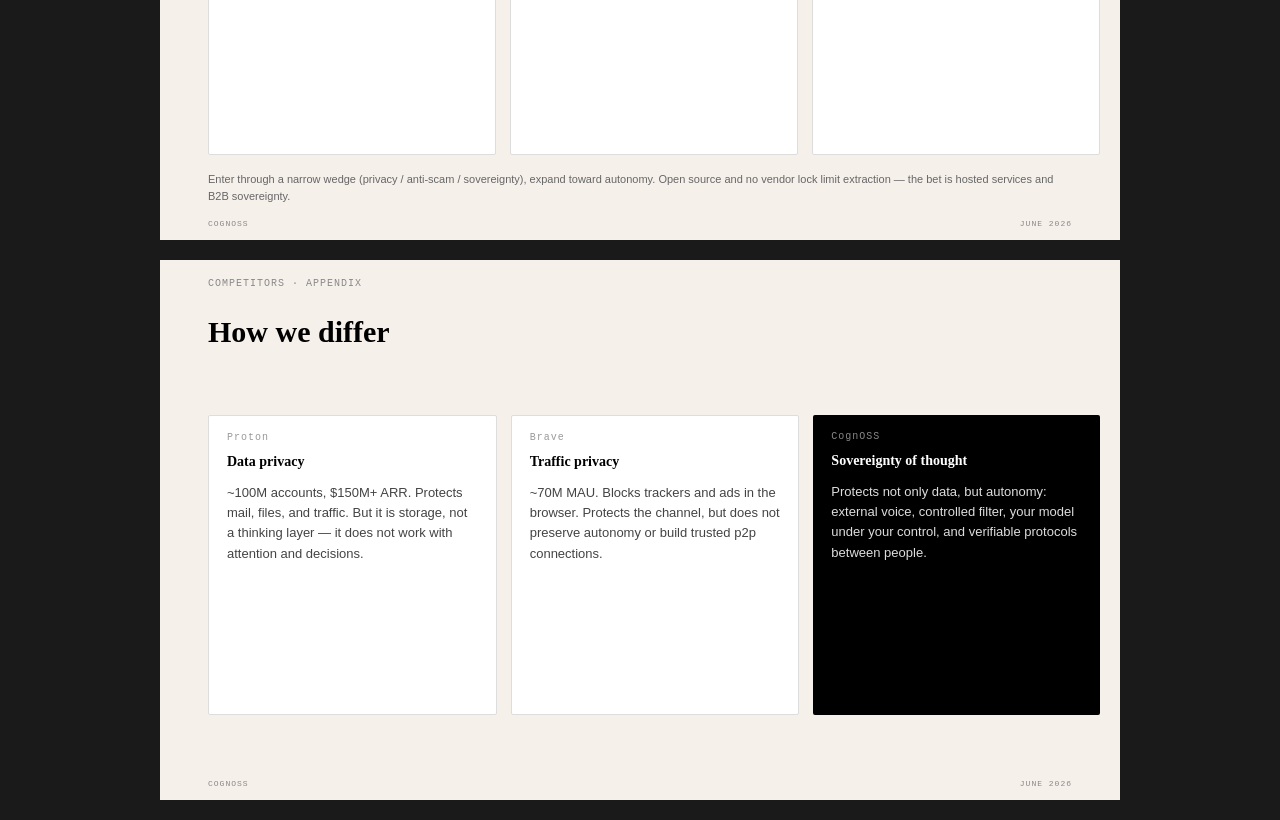
==== commit 2204c9e4: "fix layout" ====
--- a/landing/v2_en/cognoss_pitch.html
+++ b/landing/v2_en/cognoss_pitch.html
@@ -108,7 +108,7 @@
     line-height: 1.2;
   }
   .s5-list {
-    position: absolute; top: 180px; left: 48px; width: 420px;
+    position: absolute; top: 198px; left: 48px; width: 230px;
     font-size: 13px; color: #333; line-height: 1.7;
   }
   .s5-list li { margin-left: 16px; margin-bottom: 4px; }
@@ -118,12 +118,11 @@
     align-items: center; justify-content: center; gap: 10px;
   }
   .s5-architecture-img {
-    position: absolute; top: 64px; right: 20px; width: 430px; height: 286px;
-    object-fit: cover; border: 1px solid #d6d0c8; box-shadow: 0 18px 46px rgba(23, 27, 35, 0.12);
+    position: absolute; top: 126px; right: 20px; width: 610px; height: 372px;
+    object-fit: contain; background: #f6f0eb; border: 1px solid #d6d0c8; box-shadow: 0 18px 46px rgba(23, 27, 35, 0.12);
   }
   .s5-architecture-note {
-    position: absolute; top: 368px; right: 20px; width: 430px;
-    font-size: 12px; line-height: 1.45; color: #555;
+    display: none;
   }
   .s5-exo {
     font-family: 'Courier New', monospace; font-size: 11px;
@@ -369,14 +368,15 @@
     <div class="col-dark">
       <div class="col-label">First 30 days</div>
       <ul class="col-list">
-        <li>RFC CognOSS architecture</li>        
+        <li>RFC CognOSS architecture</li>
+        <li>OSS Team</li>        
         <li>Proof of concept</li>        
       </ul>
     </div>
     <div class="col-light">
       <div class="col-label">3 months</div>
       <ul class="col-list">
-        <li>MVP: iOS / Android / Web</li>
+        <li>MVP: Linux Distribution</li>
         <li>Environment filter and feedback loop</li>
         <li>Private Memory Layer</li>
         <li>Closed pilot group</li>
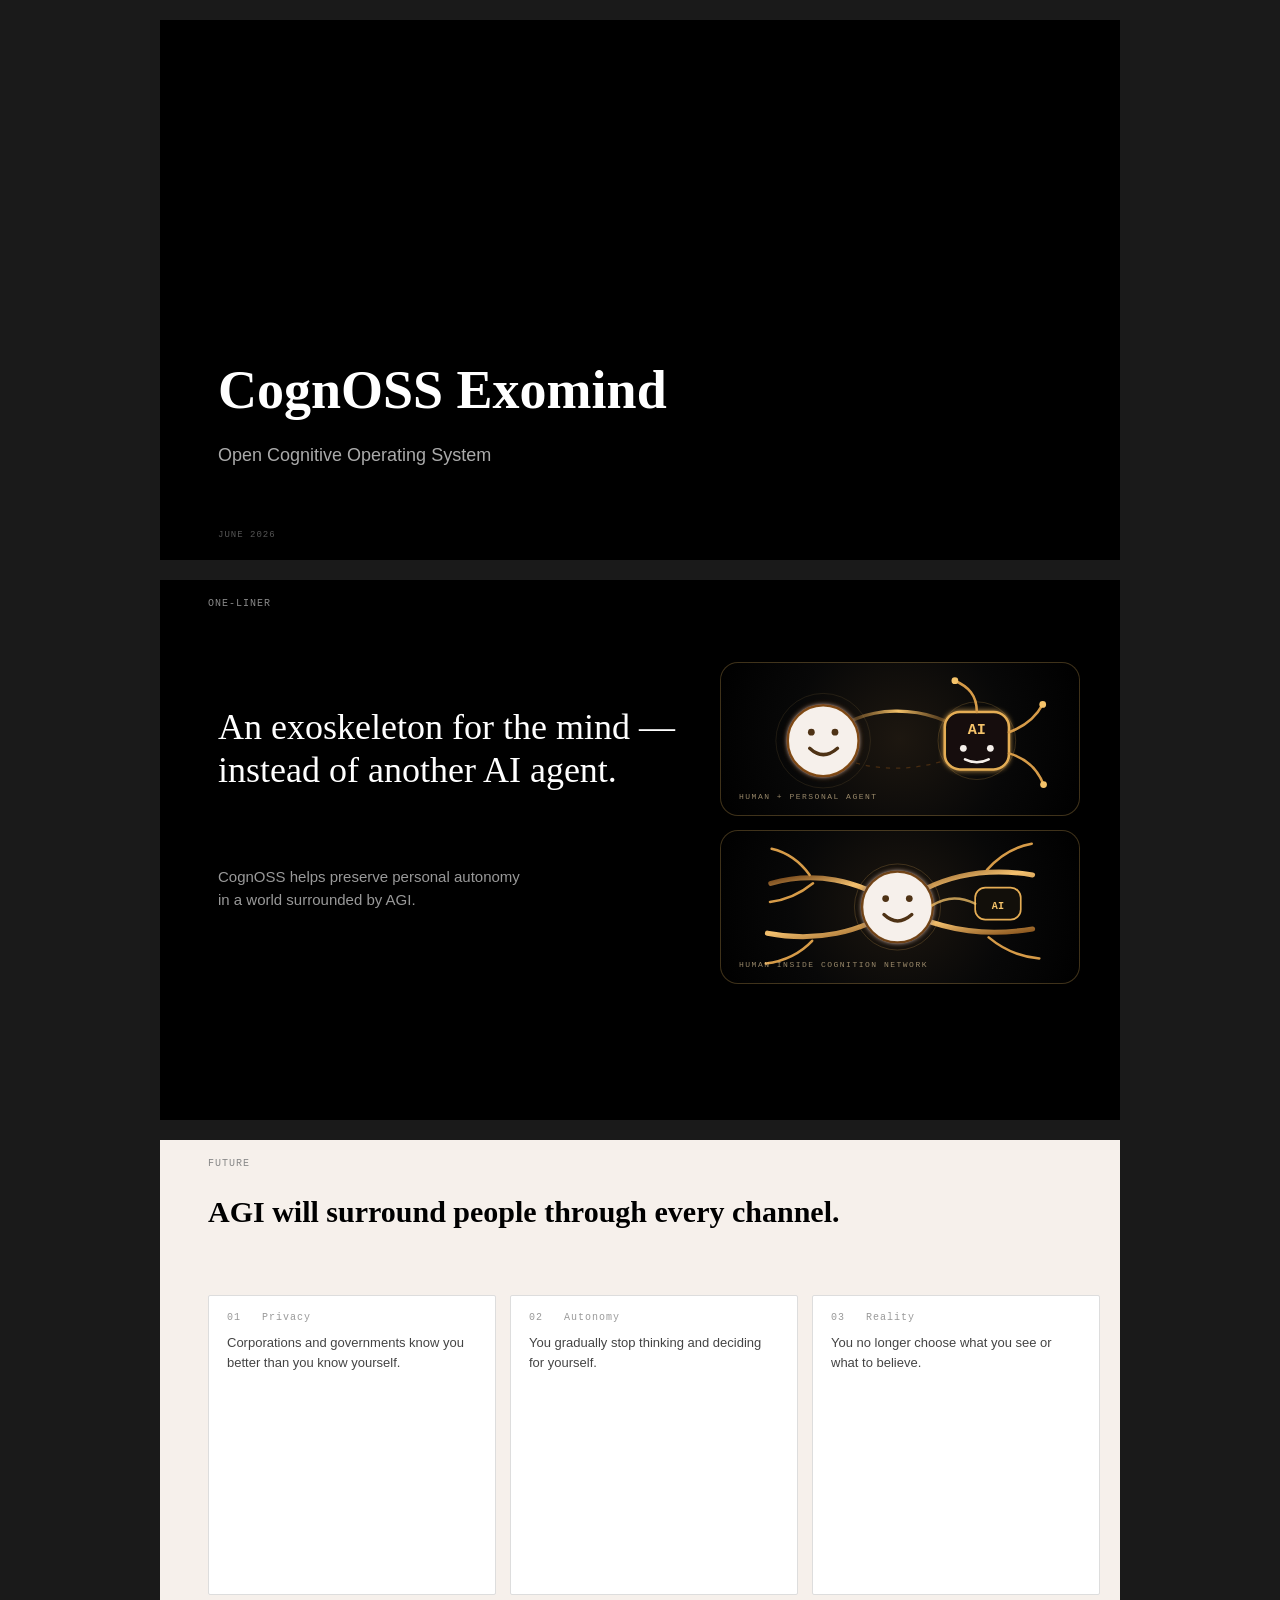
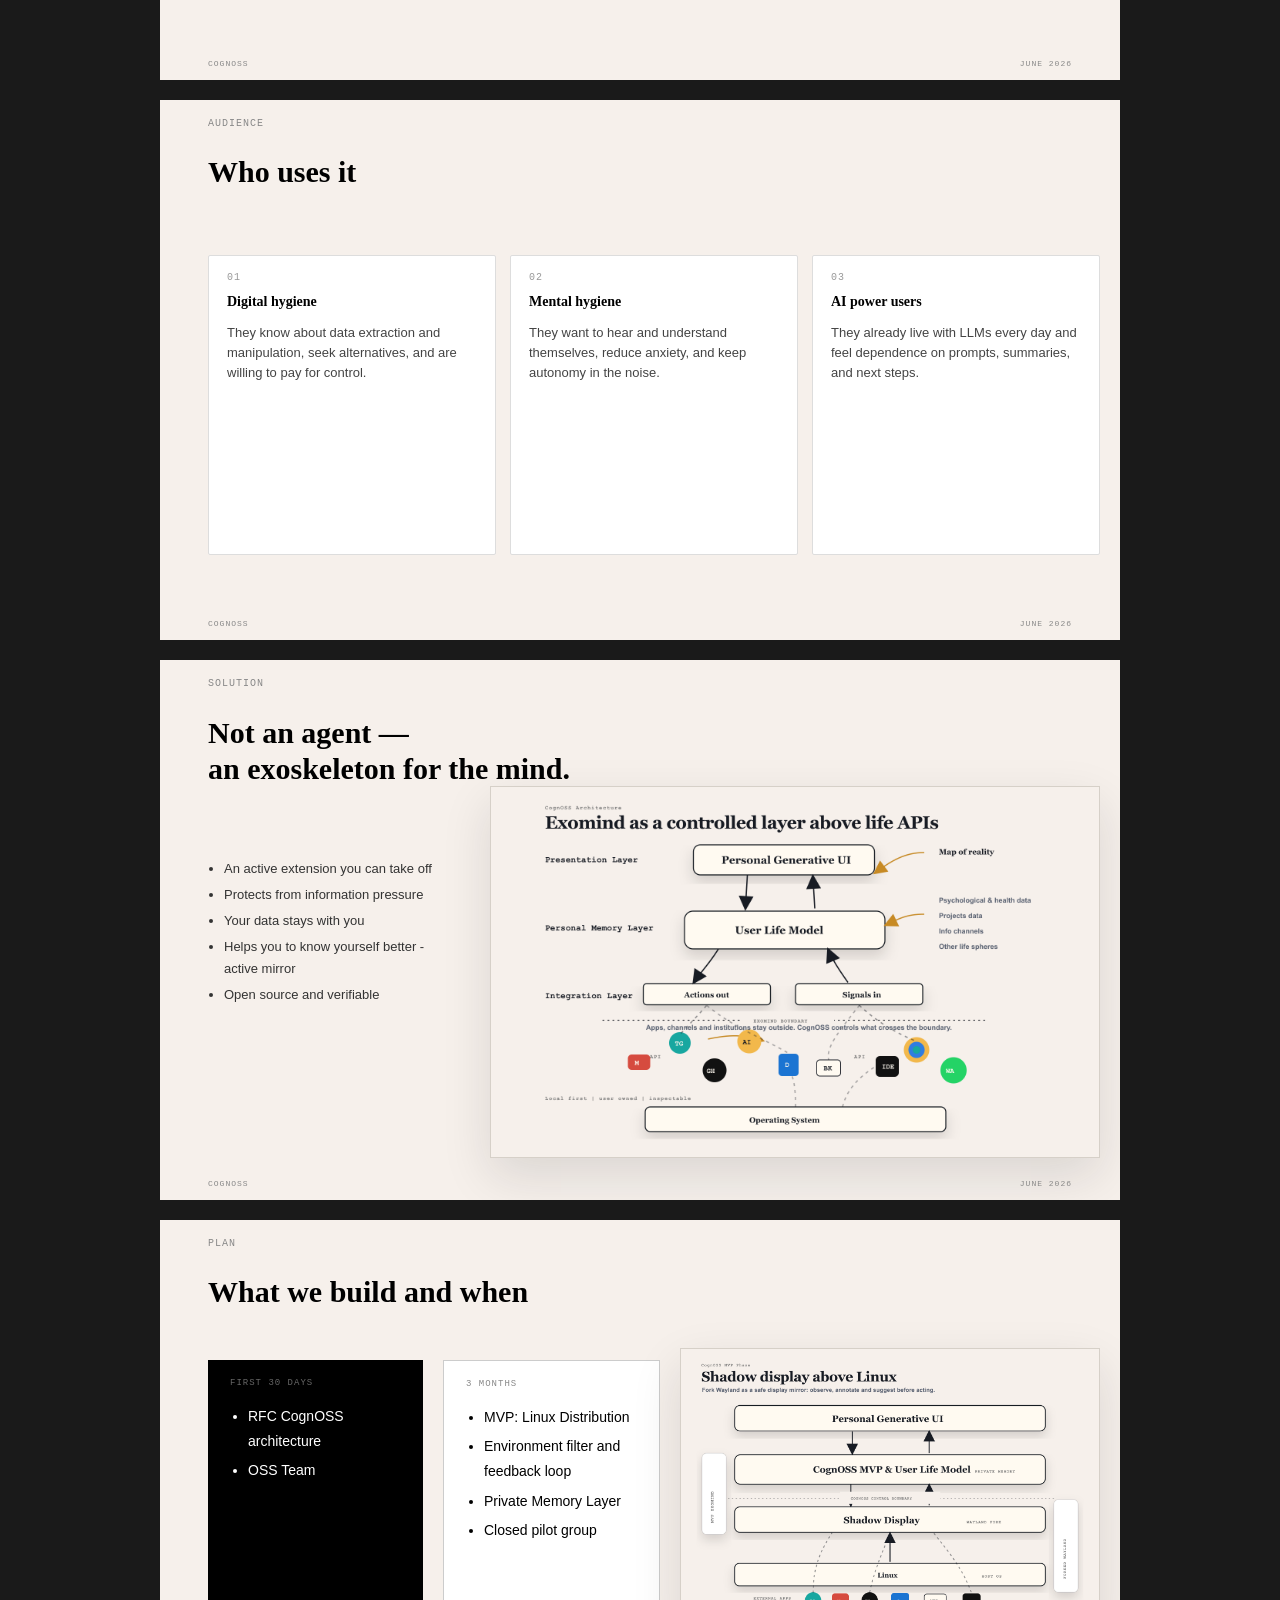
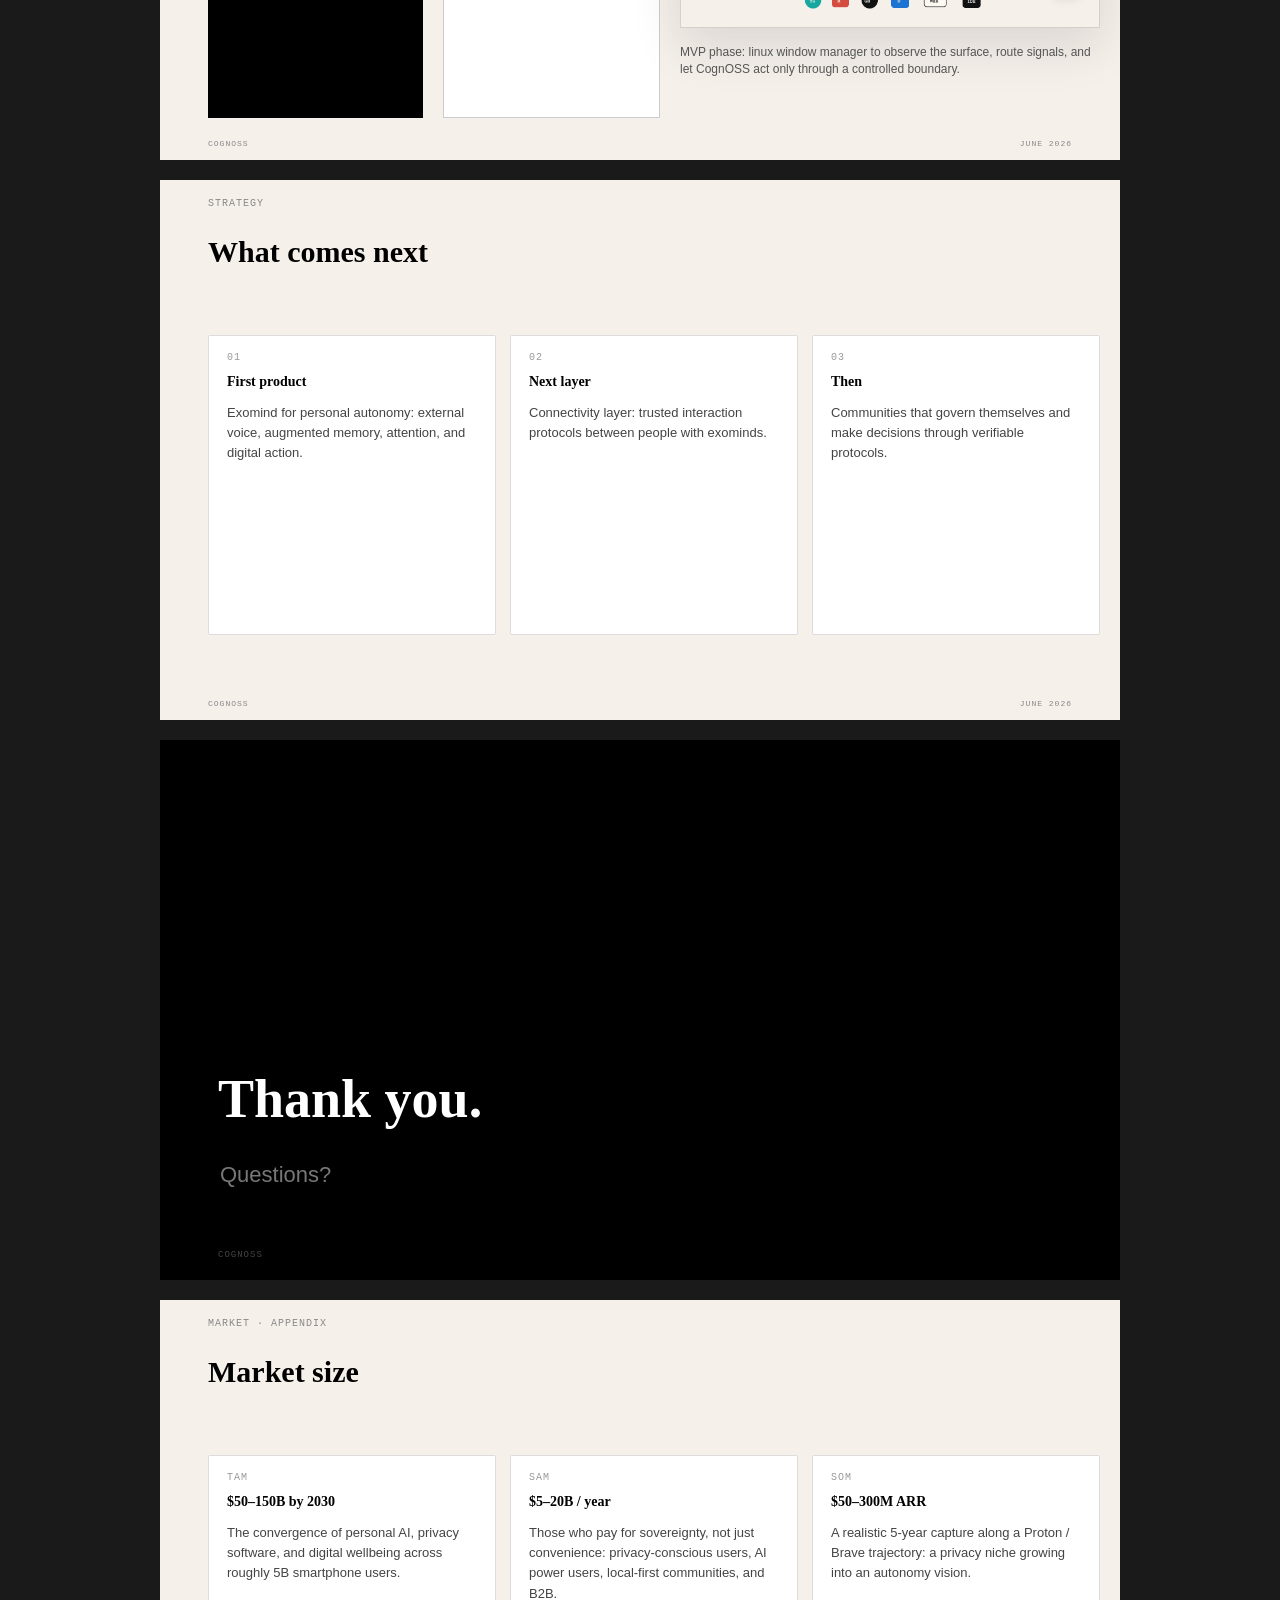
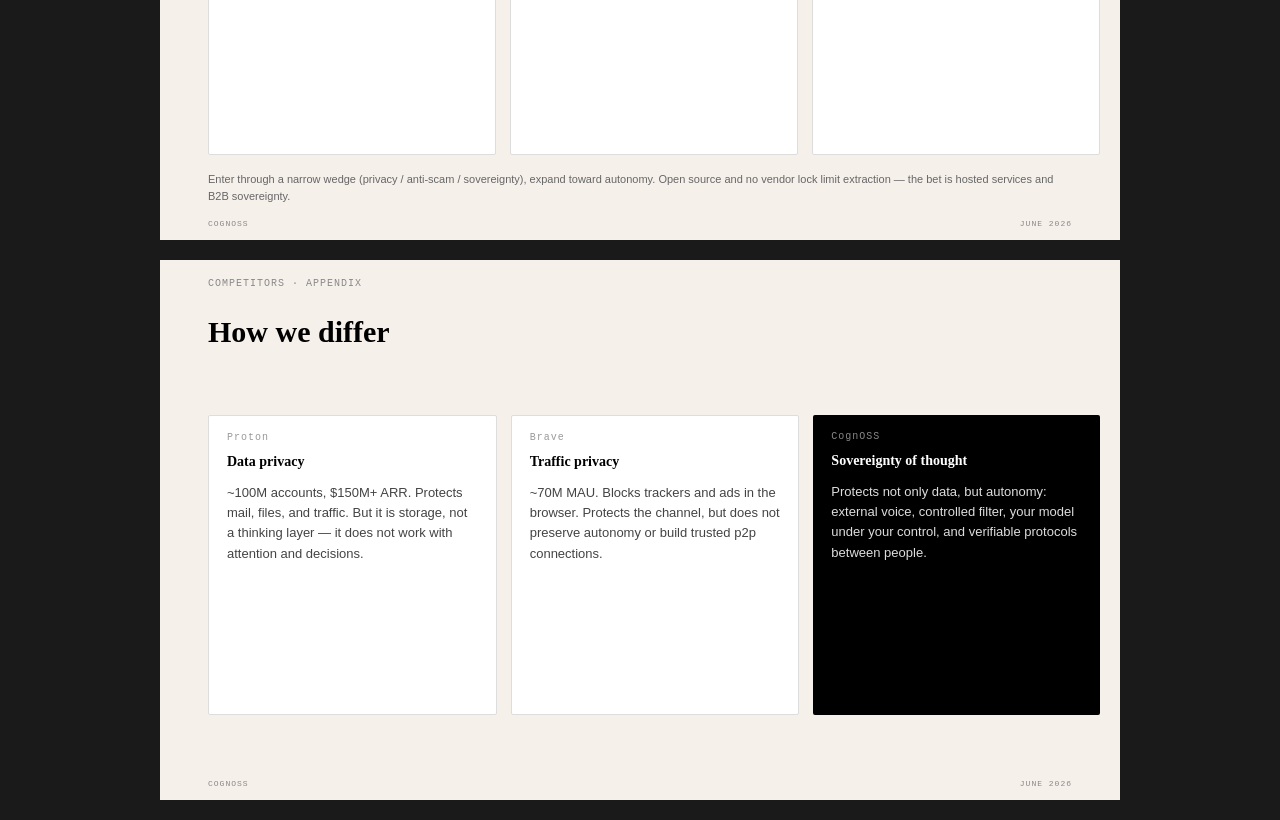
==== commit c2ac5589: "minor fix" ====
--- a/landing/v2_en/cognoss_pitch.html
+++ b/landing/v2_en/cognoss_pitch.html
@@ -352,6 +352,7 @@
     <li>An active extension you can take off</li>
     <li>Protects from information pressure</li>    
     <li>Your data stays with you</li>
+    <li>Helps you to know yourself better - active mirror</li>
     <li>Open source and verifiable</li>    
   </ul>
   <img class="s5-architecture-img" src="./imgs/cognos-architecture.png" alt="CognOSS product architecture" />
@@ -369,8 +370,7 @@
       <div class="col-label">First 30 days</div>
       <ul class="col-list">
         <li>RFC CognOSS architecture</li>
-        <li>OSS Team</li>        
-        <li>Proof of concept</li>        
+        <li>OSS Team</li>                
       </ul>
     </div>
     <div class="col-light">
@@ -384,7 +384,7 @@
     </div>
   </div>
   <img class="s6-mvp-img" src="./imgs/cognos-mvp-shadow-display.png" alt="CognOSS MVP shadow display architecture" />
-  <div class="s6-mvp-note">MVP phase: fork Wayland as a shadow display to observe the surface, route signals, and let CognOSS act only through a controlled boundary.</div>
+  <div class="s6-mvp-note">MVP phase: linux window manager to observe the surface, route signals, and let CognOSS act only through a controlled boundary.</div>
   <div class="footer-l">CognOSS</div>
   <div class="footer-r">June 2026</div>
 </div>
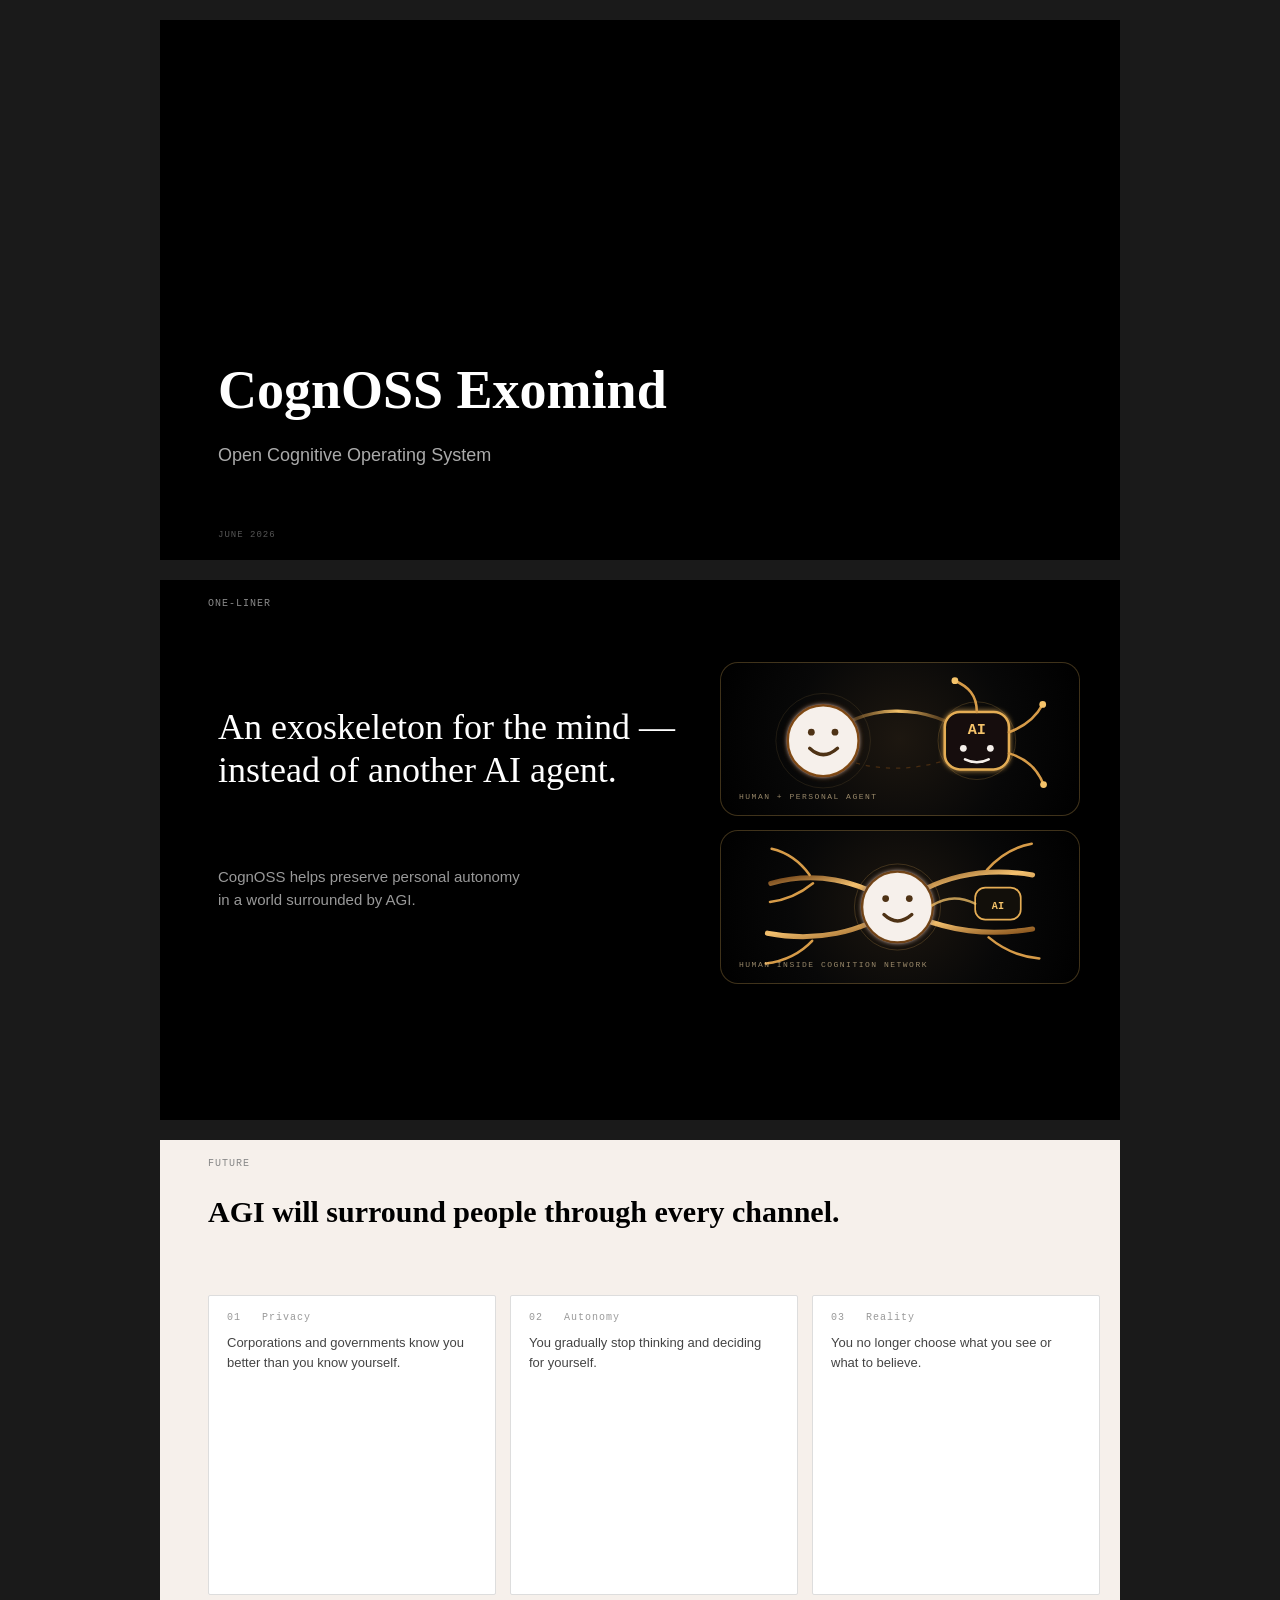
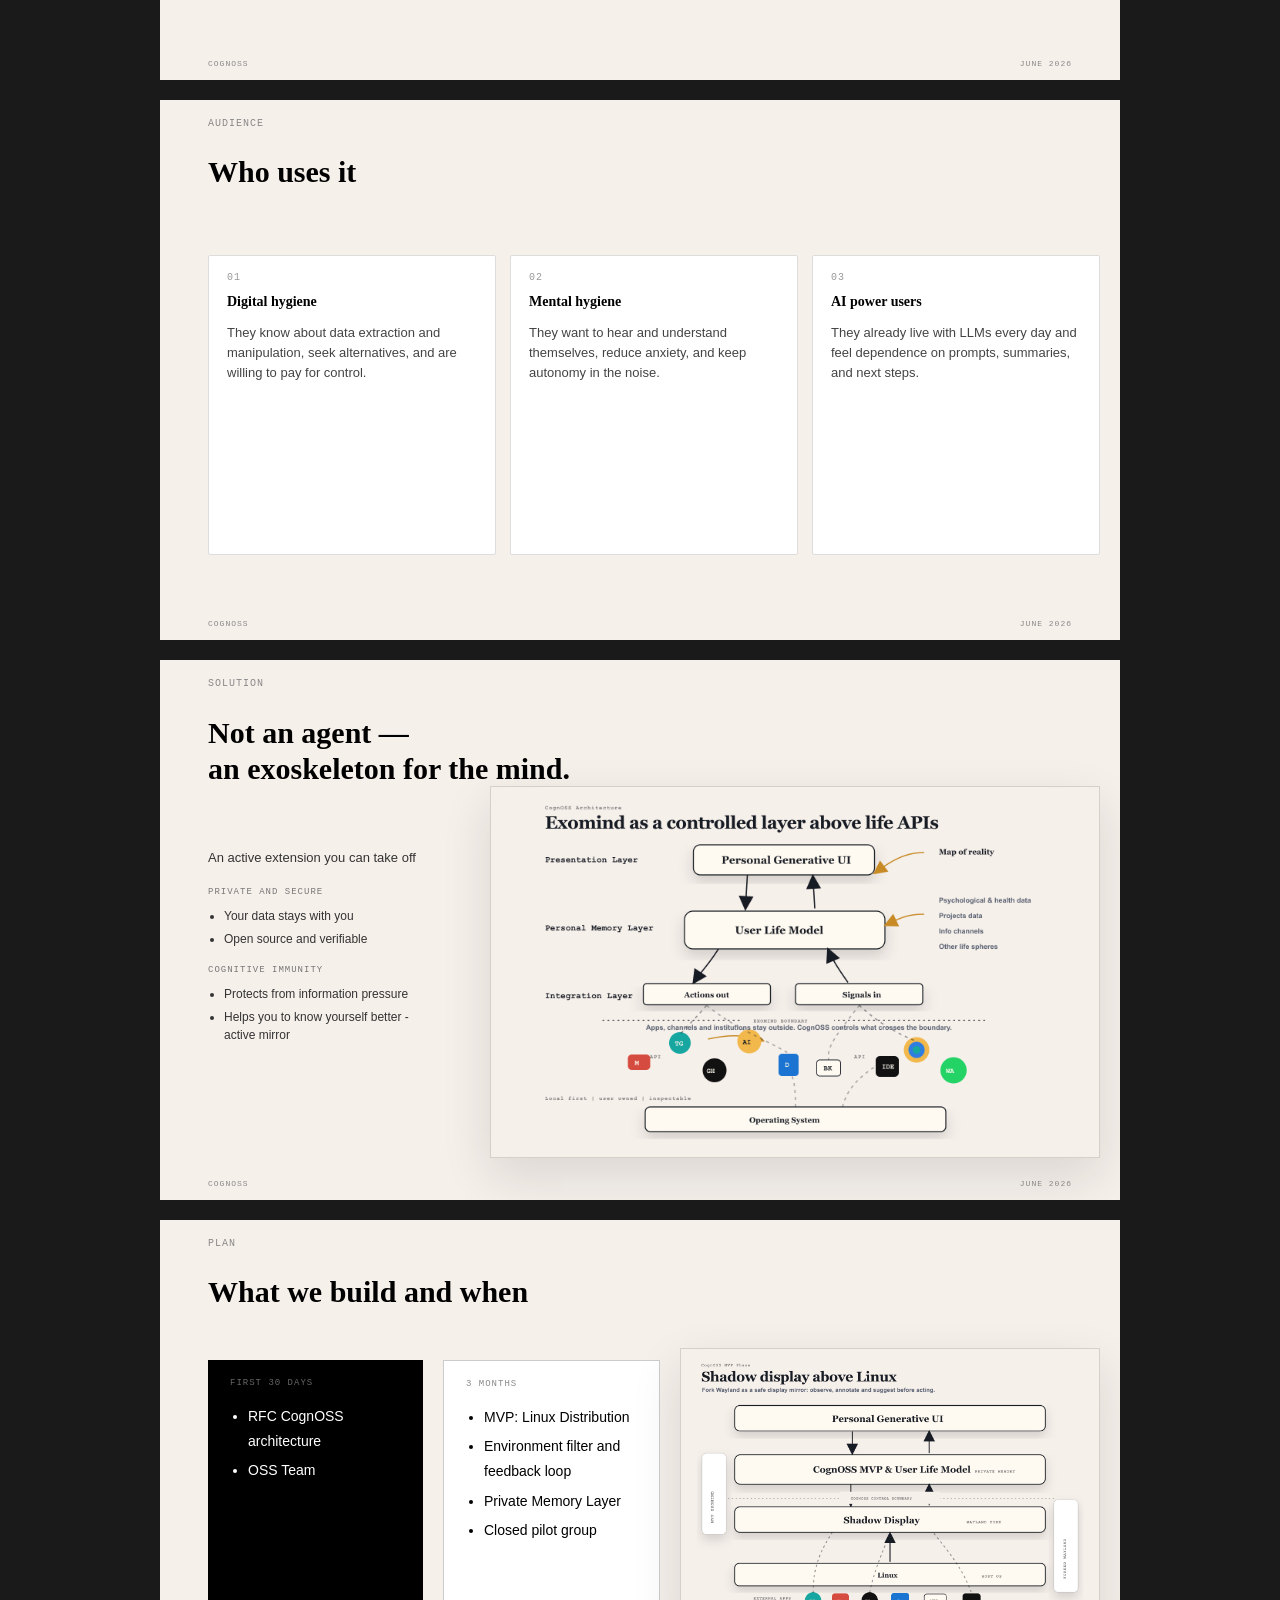
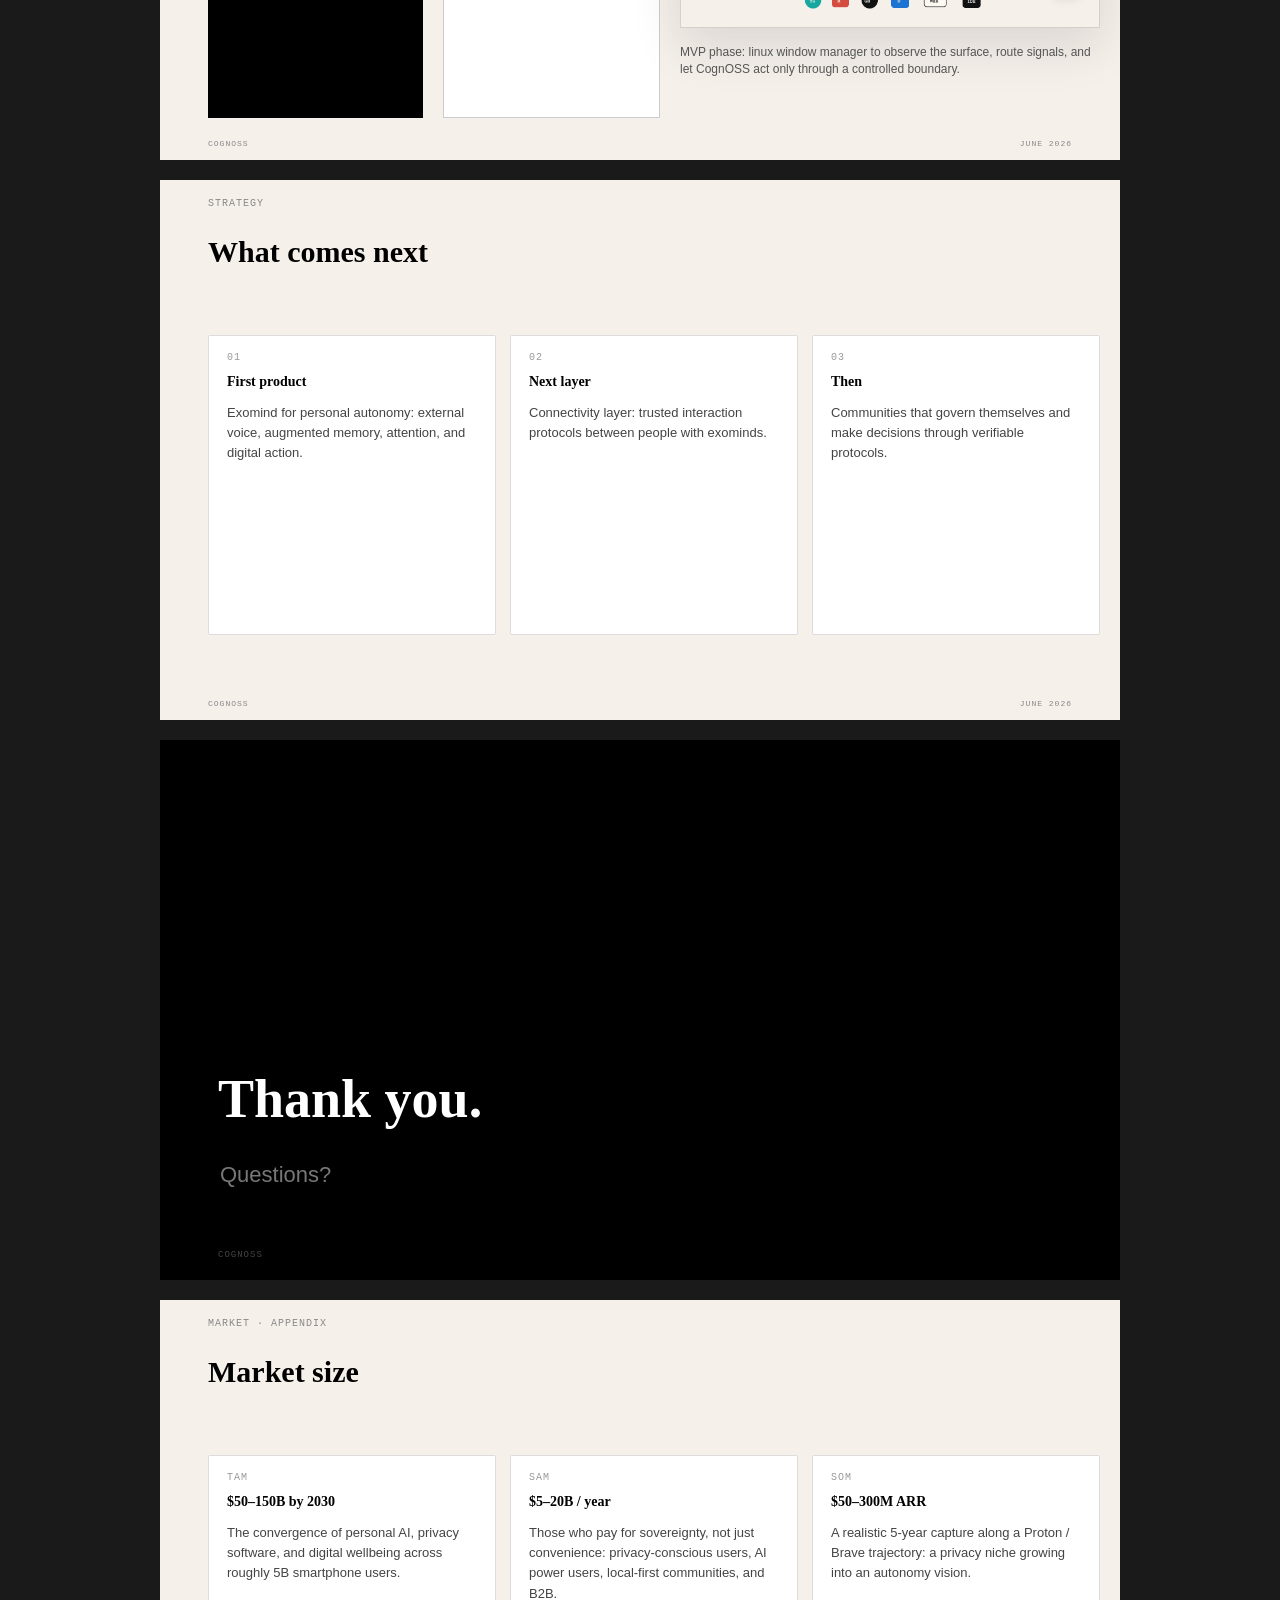
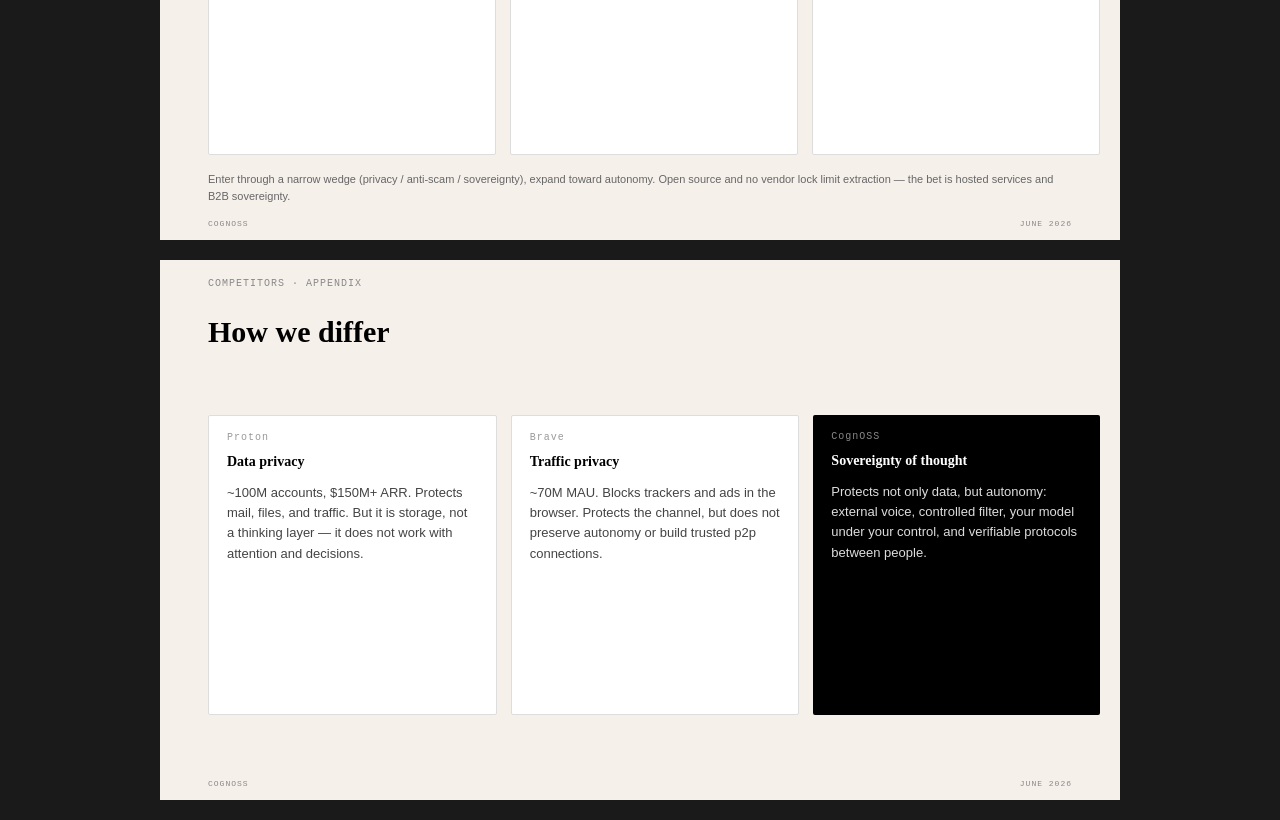
==== commit 90ad86d2: "minor fix" ====
--- a/landing/v2_en/cognoss_pitch.html
+++ b/landing/v2_en/cognoss_pitch.html
@@ -107,11 +107,23 @@
     font-family: Cambria, Georgia, serif; font-size: 30px; font-weight: bold; color: #000;
     line-height: 1.2;
   }
-  .s5-list {
-    position: absolute; top: 198px; left: 48px; width: 230px;
-    font-size: 13px; color: #333; line-height: 1.7;
-  }
-  .s5-list li { margin-left: 16px; margin-bottom: 4px; }
+  .s5-groups {
+    position: absolute; top: 188px; left: 48px; width: 230px;
+    font-size: 12px; color: #333; line-height: 1.55;
+  }
+  .s5-core {
+    font-size: 13px; margin-bottom: 18px;
+  }
+  .s5-group {
+    margin-bottom: 16px;
+  }
+  .s5-group-title {
+    font-family: 'Courier New', monospace; font-size: 9px;
+    color: #777; letter-spacing: 1px; text-transform: uppercase;
+    margin-bottom: 7px;
+  }
+  .s5-group ul { margin: 0; padding: 0; }
+  .s5-group li { margin-left: 16px; margin-bottom: 4px; }
   .s5-panel {
     position: absolute; top: 52px; right: 20px; width: 400px; height: 448px;
     background: #111; display: flex; flex-direction: column;
@@ -348,13 +360,23 @@
 <div class="slide slide-cream">
   <div class="label">Solution</div>
   <div class="s5-title">Not an agent —<br>an exoskeleton for the mind.</div>
-  <ul class="s5-list">
-    <li>An active extension you can take off</li>
-    <li>Protects from information pressure</li>    
-    <li>Your data stays with you</li>
-    <li>Helps you to know yourself better - active mirror</li>
-    <li>Open source and verifiable</li>    
-  </ul>
+  <div class="s5-groups">
+    <div class="s5-core">An active extension you can take off</div>
+    <div class="s5-group">
+      <div class="s5-group-title">Private and secure</div>
+      <ul>
+        <li>Your data stays with you</li>
+        <li>Open source and verifiable</li>
+      </ul>
+    </div>
+    <div class="s5-group">
+      <div class="s5-group-title">Cognitive Immunity</div>
+      <ul>
+        <li>Protects from information pressure</li>
+        <li>Helps you to know yourself better - active mirror</li>
+      </ul>
+    </div>
+  </div>
   <img class="s5-architecture-img" src="./imgs/cognos-architecture.png" alt="CognOSS product architecture" />
   <div class="s5-architecture-note">Product architecture: generative UI, user life model, controlled actions and signals, and external life APIs across the exomind boundary.</div>
   <div class="footer-l">CognOSS</div>
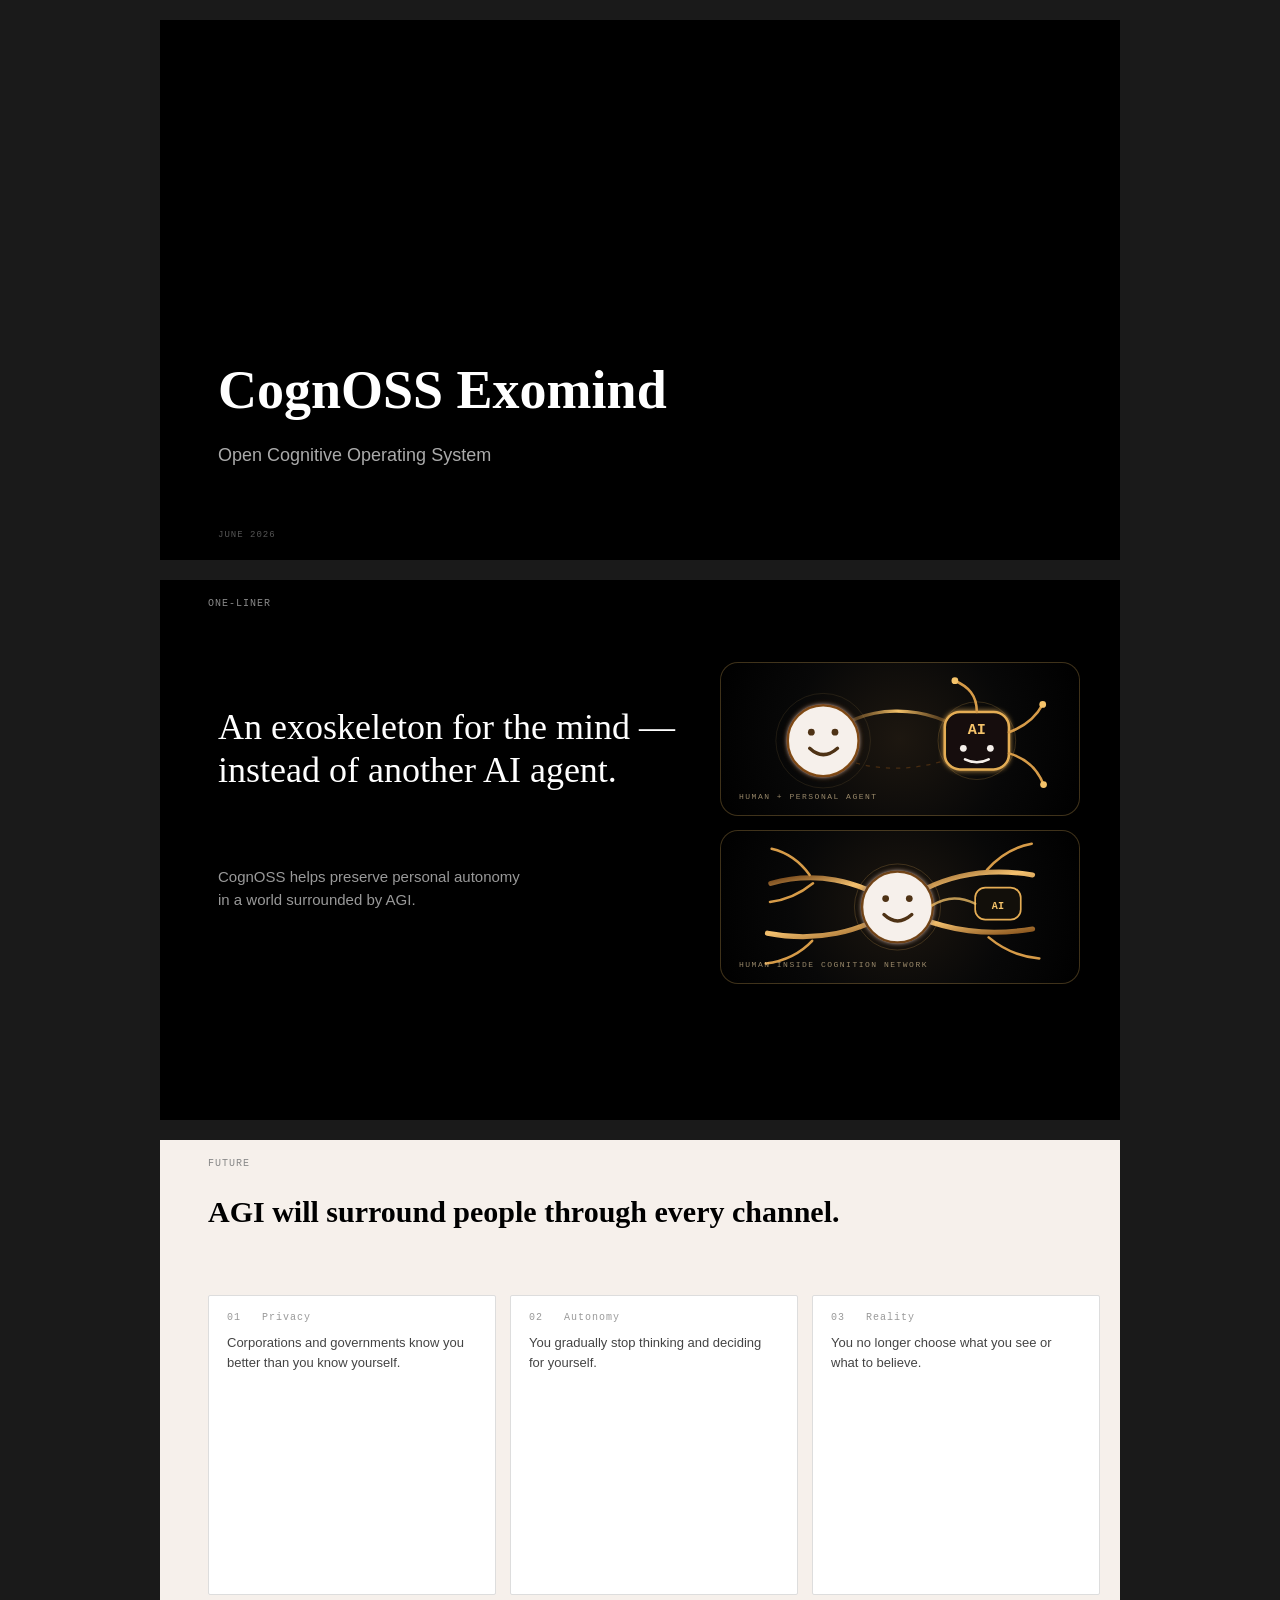
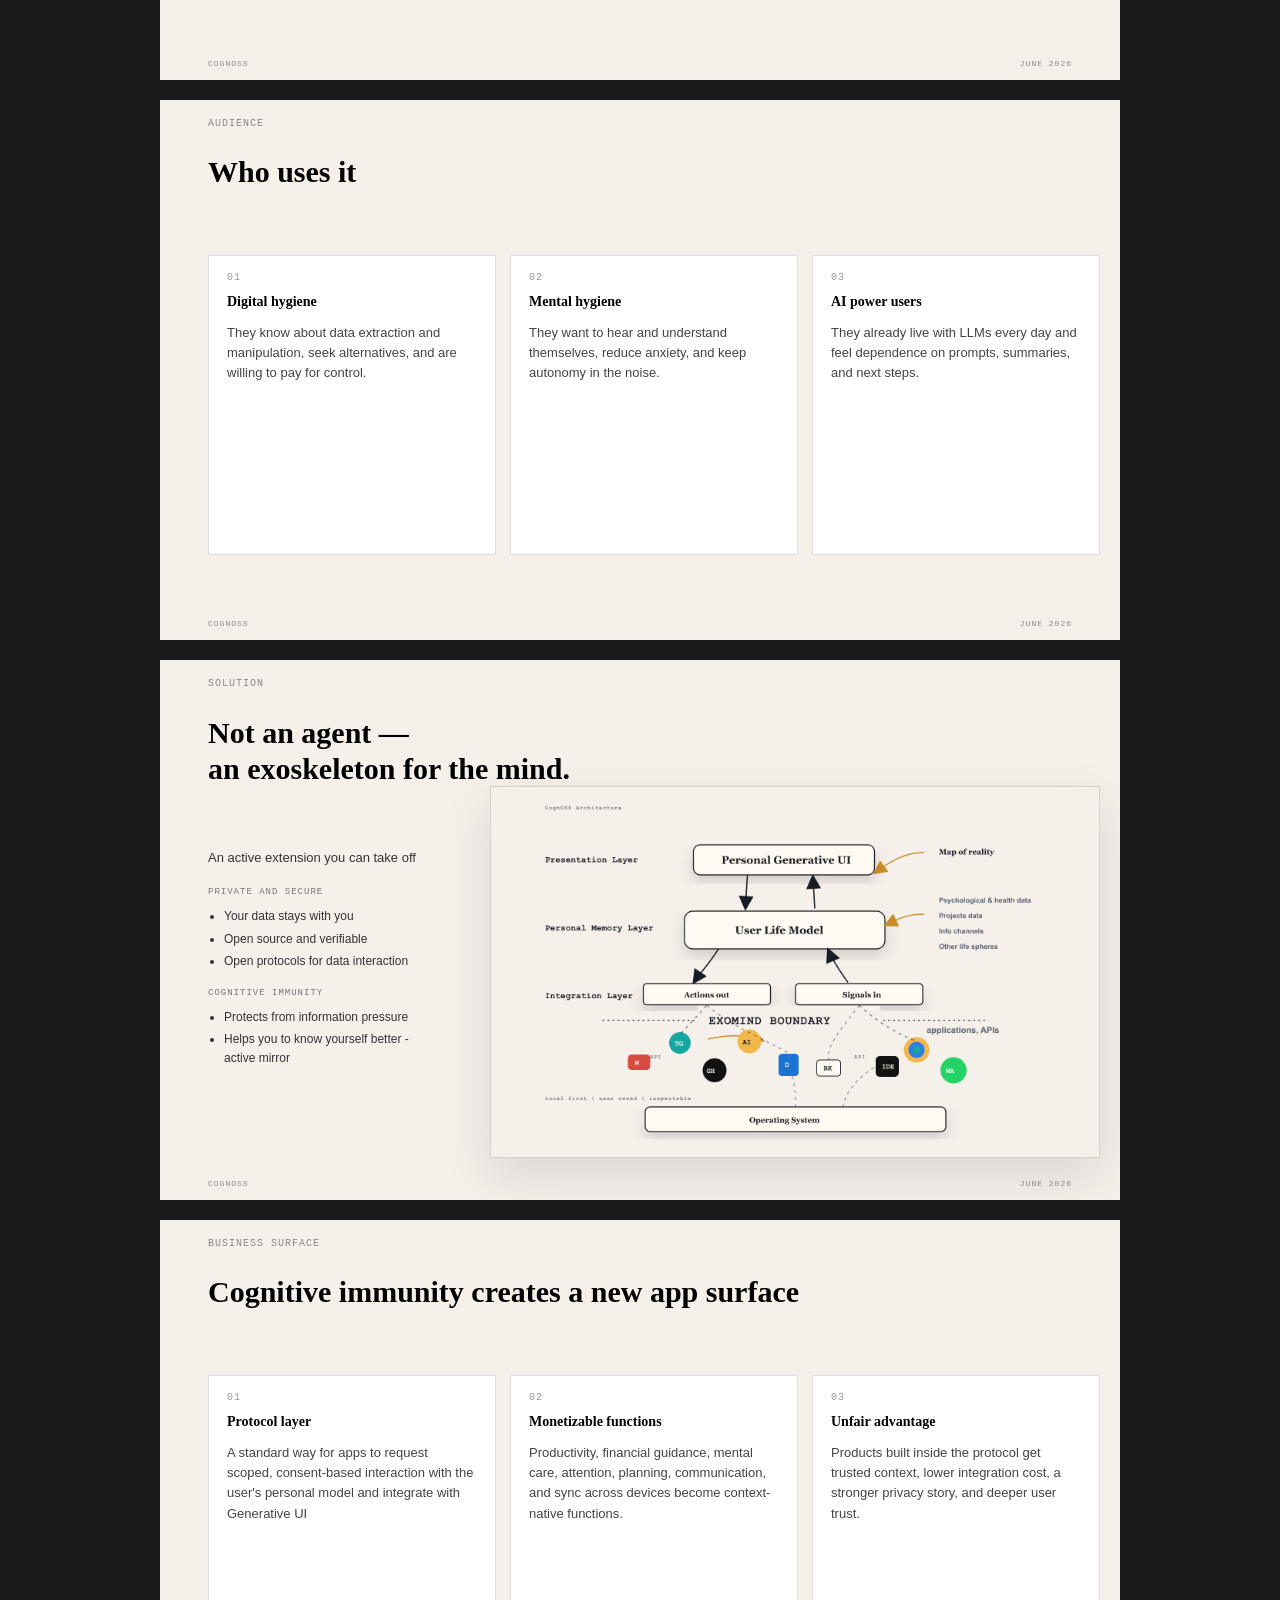
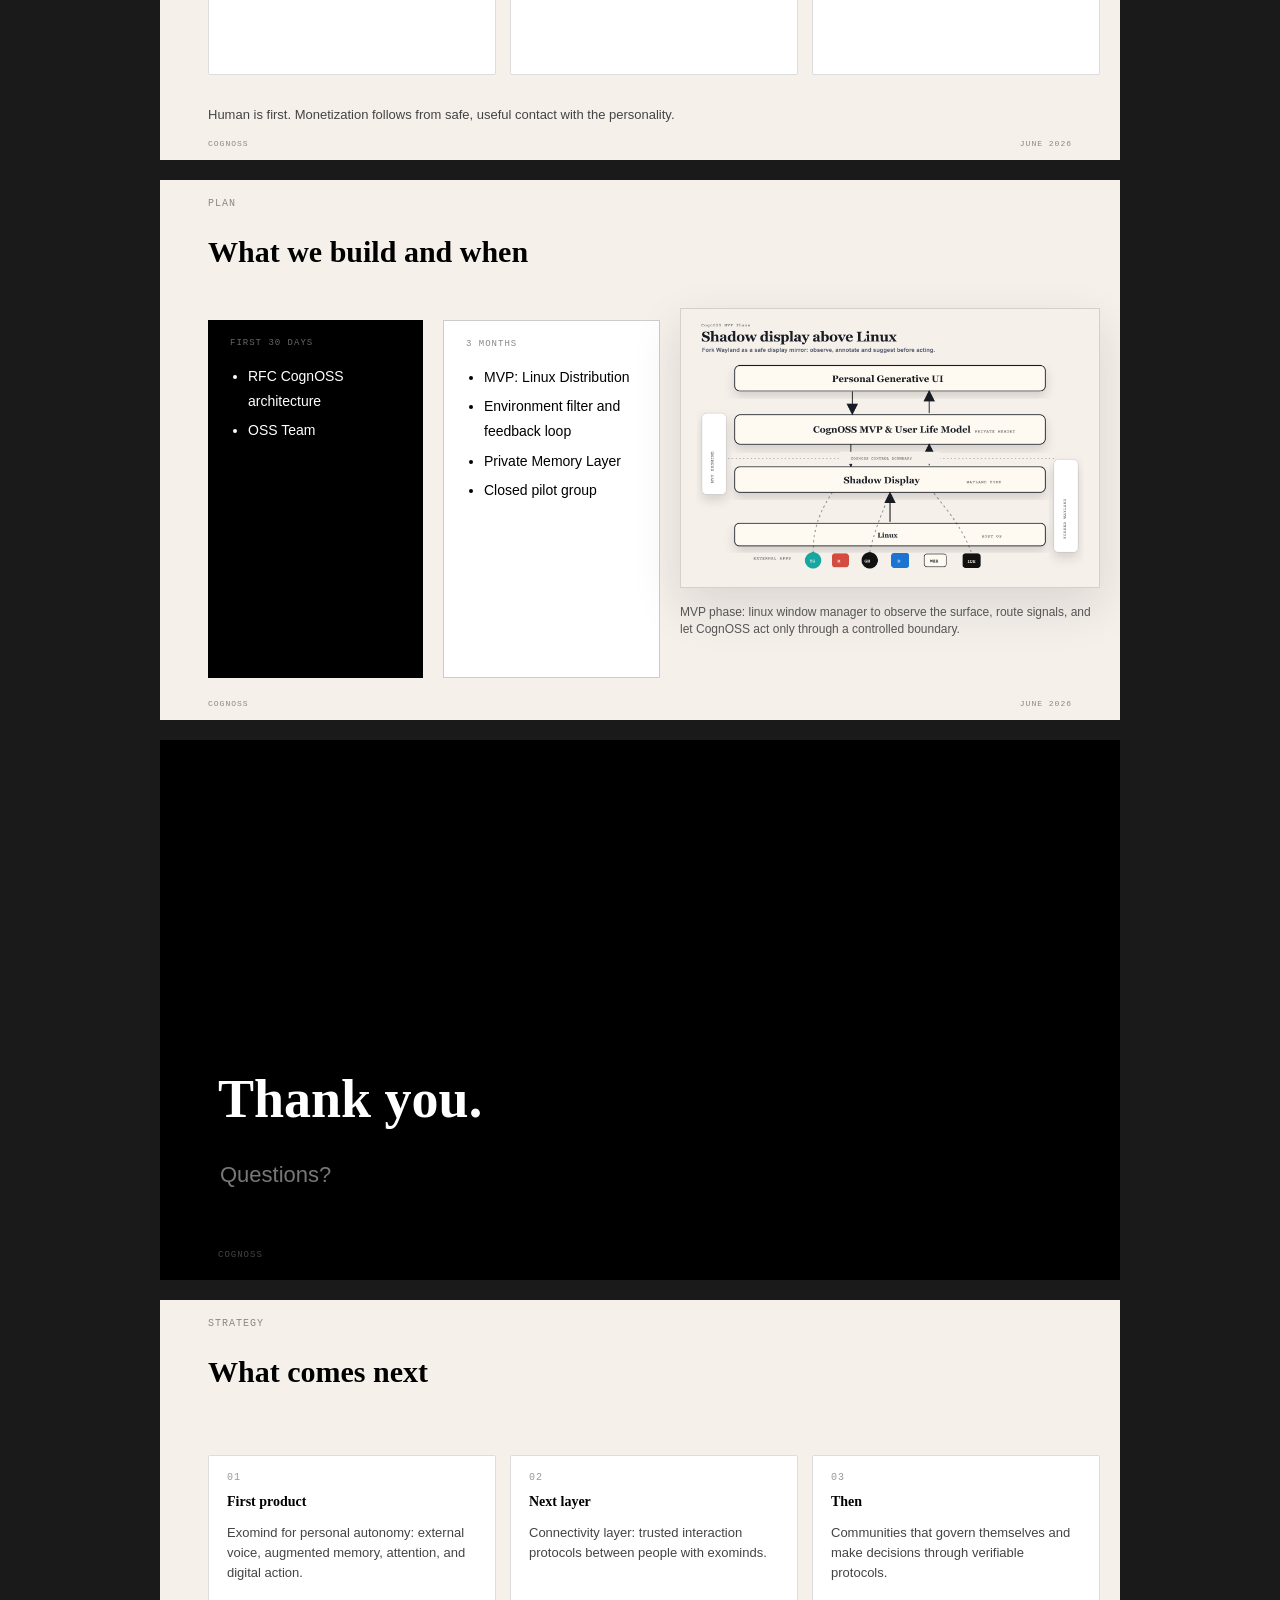
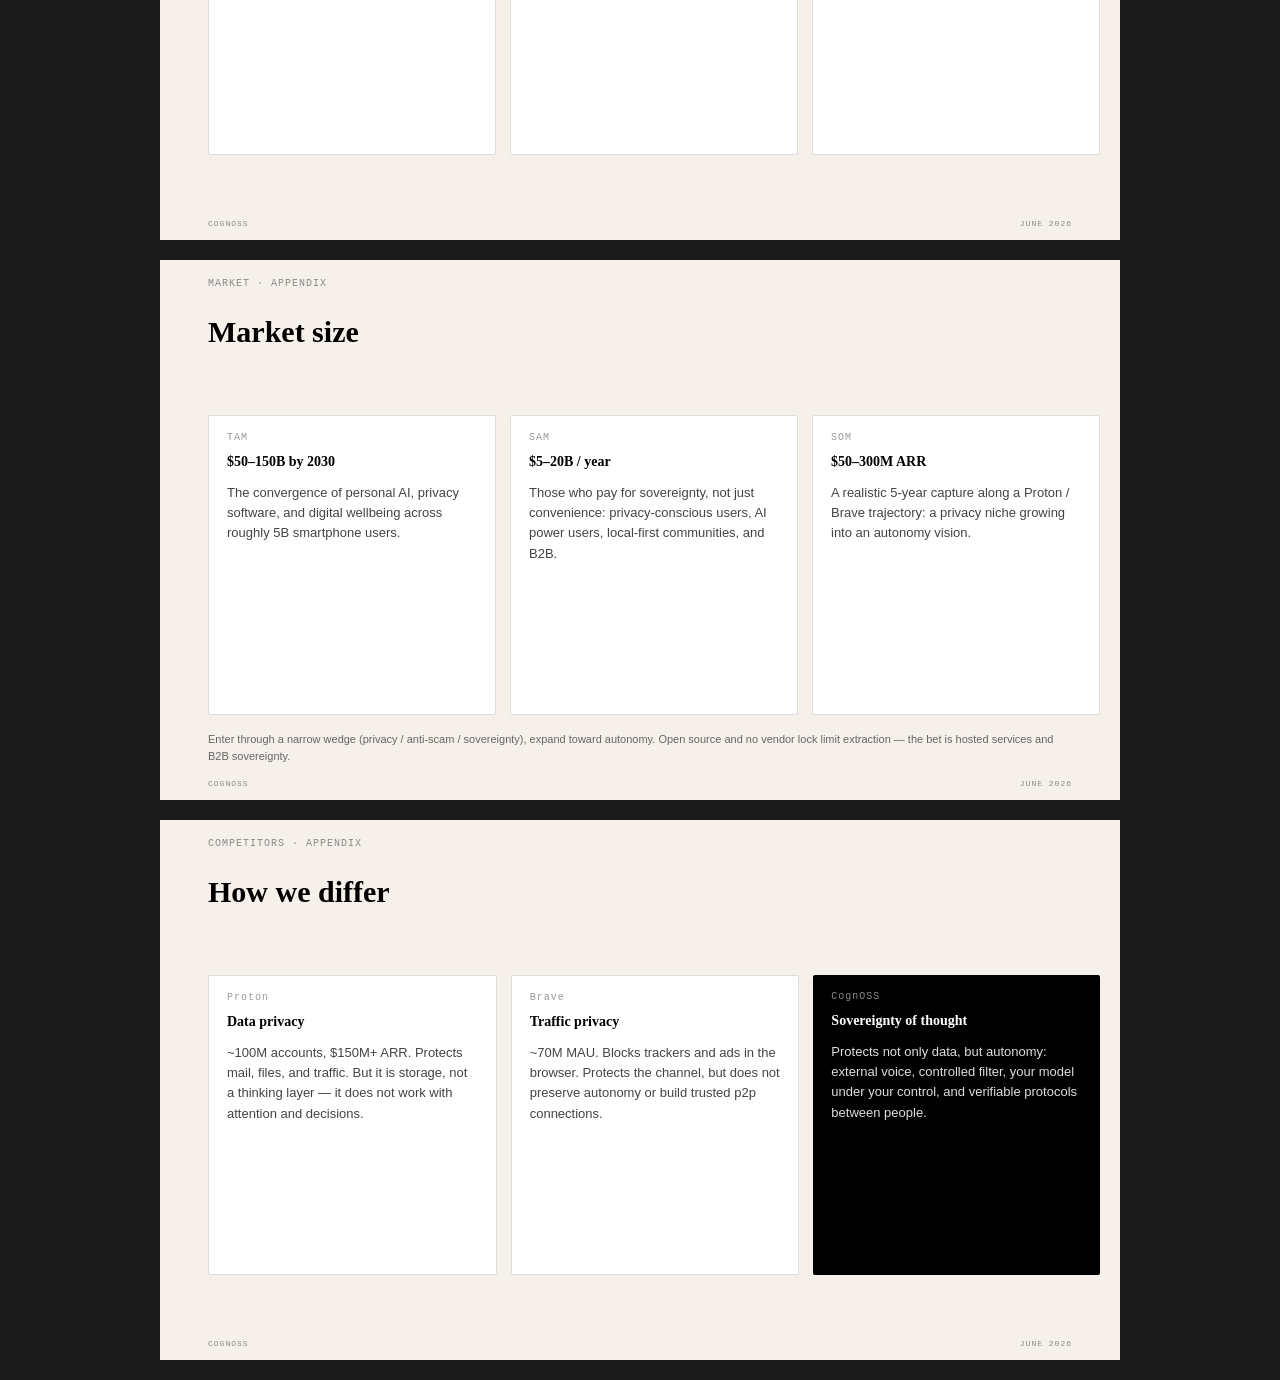
==== commit fa5a29aa: "business slide" ====
--- a/landing/v2_en/cognoss_pitch.html
+++ b/landing/v2_en/cognoss_pitch.html
@@ -367,6 +367,7 @@
       <ul>
         <li>Your data stays with you</li>
         <li>Open source and verifiable</li>
+        <li>Open protocols for data interaction</li>
       </ul>
     </div>
     <div class="s5-group">
@@ -383,6 +384,32 @@
   <div class="footer-r">June 2026</div>
 </div>
 
+<div class="slide slide-cream">
+  <div class="label">Business surface</div>
+  <div class="slide-title">Cognitive immunity creates a new app surface</div>
+  <div class="cards">
+    <div class="card">
+      <div class="card-num">01</div>
+      <div class="card-title">Protocol layer</div>
+      <div class="card-body">A standard way for apps to request scoped, consent-based interaction with the user's personal model and integrate with Generative UI</div>
+    </div>
+    <div class="card">
+      <div class="card-num">02</div>
+      <div class="card-title">Monetizable functions</div>
+      <div class="card-body">Productivity, financial guidance, mental care, attention, planning, communication, and sync across devices become context-native functions.</div>
+    </div>
+    <div class="card">
+      <div class="card-num">03</div>
+      <div class="card-title">Unfair advantage</div>
+      <div class="card-body">Products built inside the protocol get trusted context, lower integration cost, a stronger privacy story, and deeper user trust.</div>
+    </div>
+  </div>
+  <div style="position:absolute; bottom:36px; left:48px; right:48px; font-size:13px; color:#444; line-height:1.5;">
+    Human is first. Monetization follows from safe, useful contact with the personality.
+  </div>
+  <div class="footer-l">CognOSS</div>
+  <div class="footer-r">June 2026</div>
+</div>
 <!-- Slide 6: Plan -->
 <div class="slide slide-cream">
   <div class="label">Plan</div>
@@ -392,7 +419,7 @@
       <div class="col-label">First 30 days</div>
       <ul class="col-list">
         <li>RFC CognOSS architecture</li>
-        <li>OSS Team</li>                
+        <li>OSS Team</li>
       </ul>
     </div>
     <div class="col-light">
@@ -411,30 +438,6 @@
   <div class="footer-r">June 2026</div>
 </div>
 
-<!-- Slide 7: Strategy -->
-<div class="slide slide-cream">
-  <div class="label">Strategy</div>
-  <div class="slide-title">What comes next</div>
-  <div class="cards">
-    <div class="card">
-      <div class="card-num">01</div>
-      <div class="card-title">First product</div>
-      <div class="card-body">Exomind for personal autonomy: external voice, augmented memory, attention, and digital action.</div>
-    </div>
-    <div class="card">
-      <div class="card-num">02</div>
-      <div class="card-title">Next layer</div>
-      <div class="card-body">Connectivity layer: trusted interaction protocols between people with exominds.</div>
-    </div>
-    <div class="card">
-      <div class="card-num">03</div>
-      <div class="card-title">Then</div>
-      <div class="card-body">Communities that govern themselves and make decisions through verifiable protocols.</div>
-    </div>
-  </div>
-  <div class="footer-l">CognOSS</div>
-  <div class="footer-r">June 2026</div>
-</div>
 
 <!-- Slide 8: Thank you -->
 <div class="slide slide-black">
@@ -443,7 +446,33 @@
   <div class="s7-name">CognOSS</div>
 </div>
 
-<!-- Slide 9: Market -->
+
+<!-- Slide Strategy -->
+<div class="slide slide-cream">
+  <div class="label">Strategy</div>
+  <div class="slide-title">What comes next</div>
+  <div class="cards">
+    <div class="card">
+      <div class="card-num">01</div>
+      <div class="card-title">First product</div>
+      <div class="card-body">Exomind for personal autonomy: external voice, augmented memory, attention, and digital action.</div>
+    </div>
+    <div class="card">
+      <div class="card-num">02</div>
+      <div class="card-title">Next layer</div>
+      <div class="card-body">Connectivity layer: trusted interaction protocols between people with exominds.</div>
+    </div>
+    <div class="card">
+      <div class="card-num">03</div>
+      <div class="card-title">Then</div>
+      <div class="card-body">Communities that govern themselves and make decisions through verifiable protocols.</div>
+    </div>
+  </div>
+  <div class="footer-l">CognOSS</div>
+  <div class="footer-r">June 2026</div>
+</div>
+
+<!-- Slide Market -->
 <div class="slide slide-cream">
   <div class="label">Market · Appendix</div>
   <div class="slide-title">Market size</div>
@@ -471,7 +500,7 @@
   <div class="footer-r">June 2026</div>
 </div>
 
-<!-- Slide 10: Competitors -->
+<!-- Slide Competitors -->
 <div class="slide slide-cream">
   <div class="label">Competitors · Appendix</div>
   <div class="slide-title">How we differ</div>
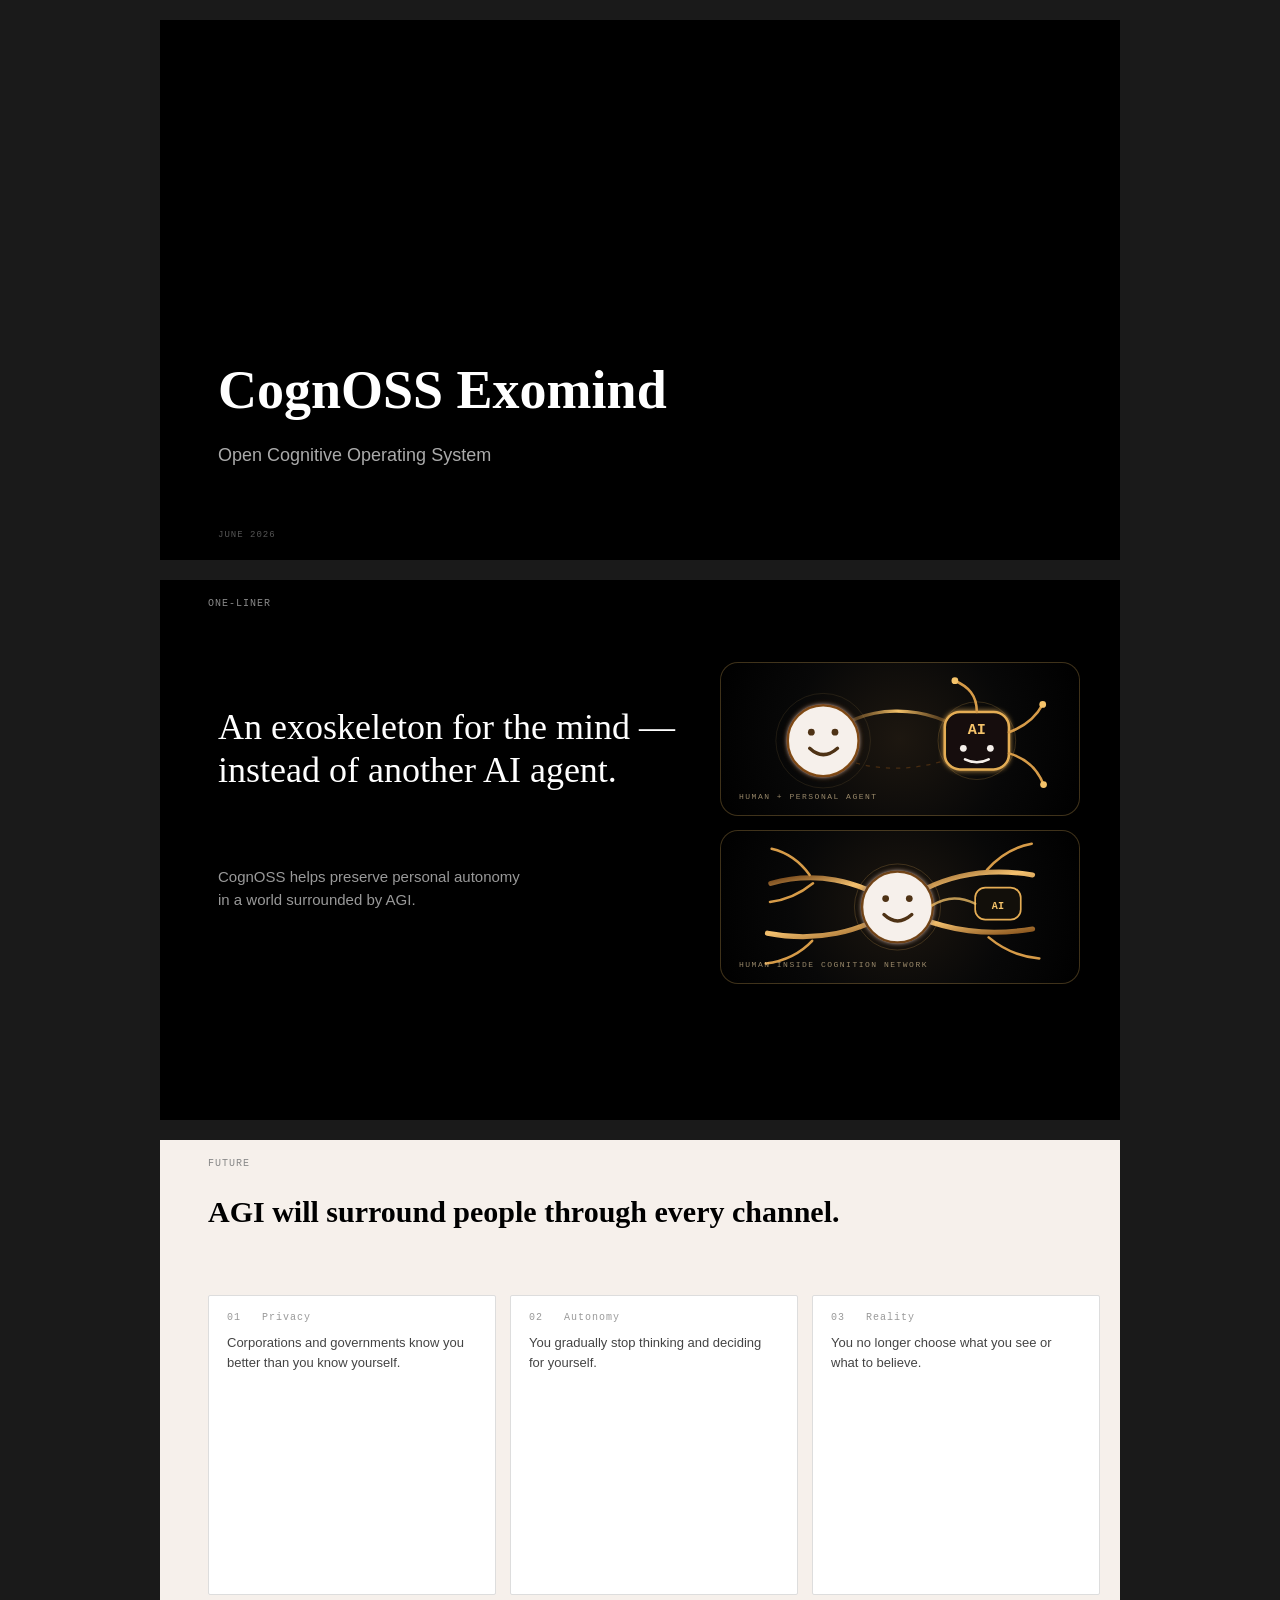
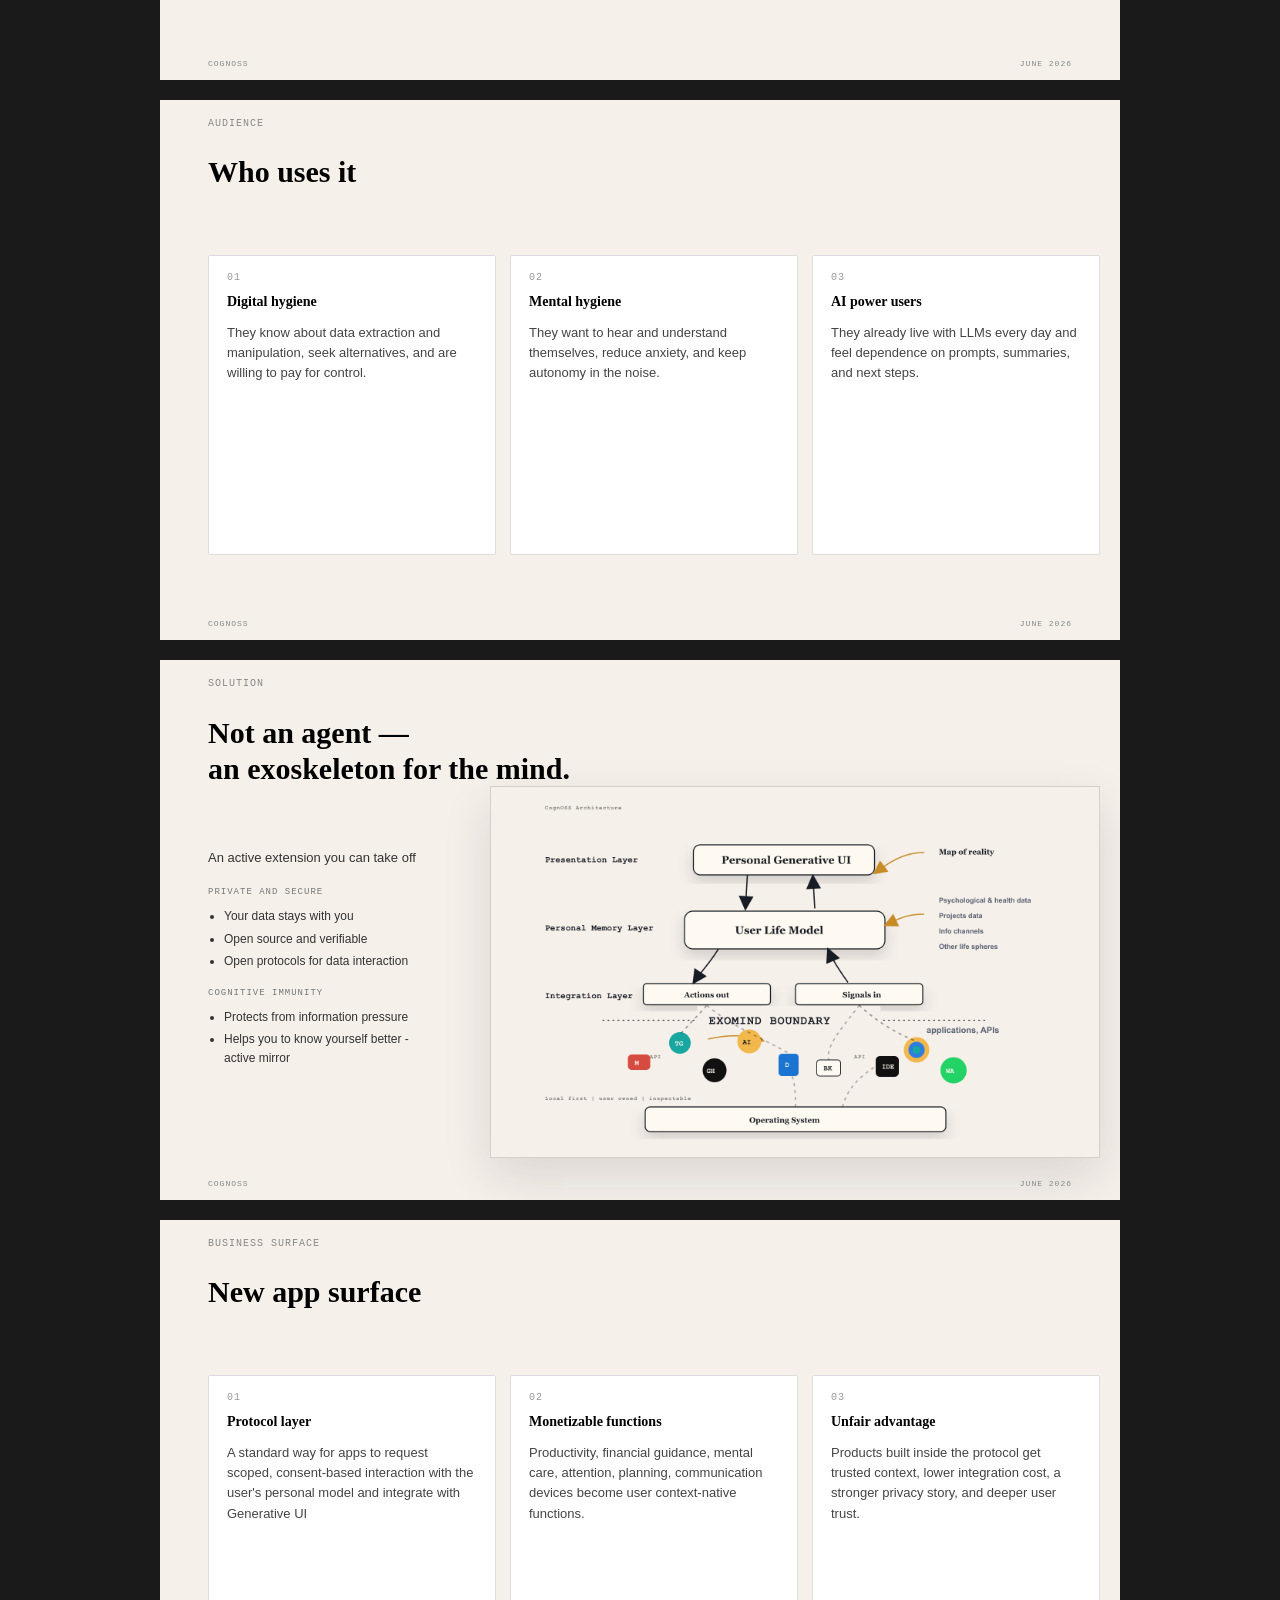
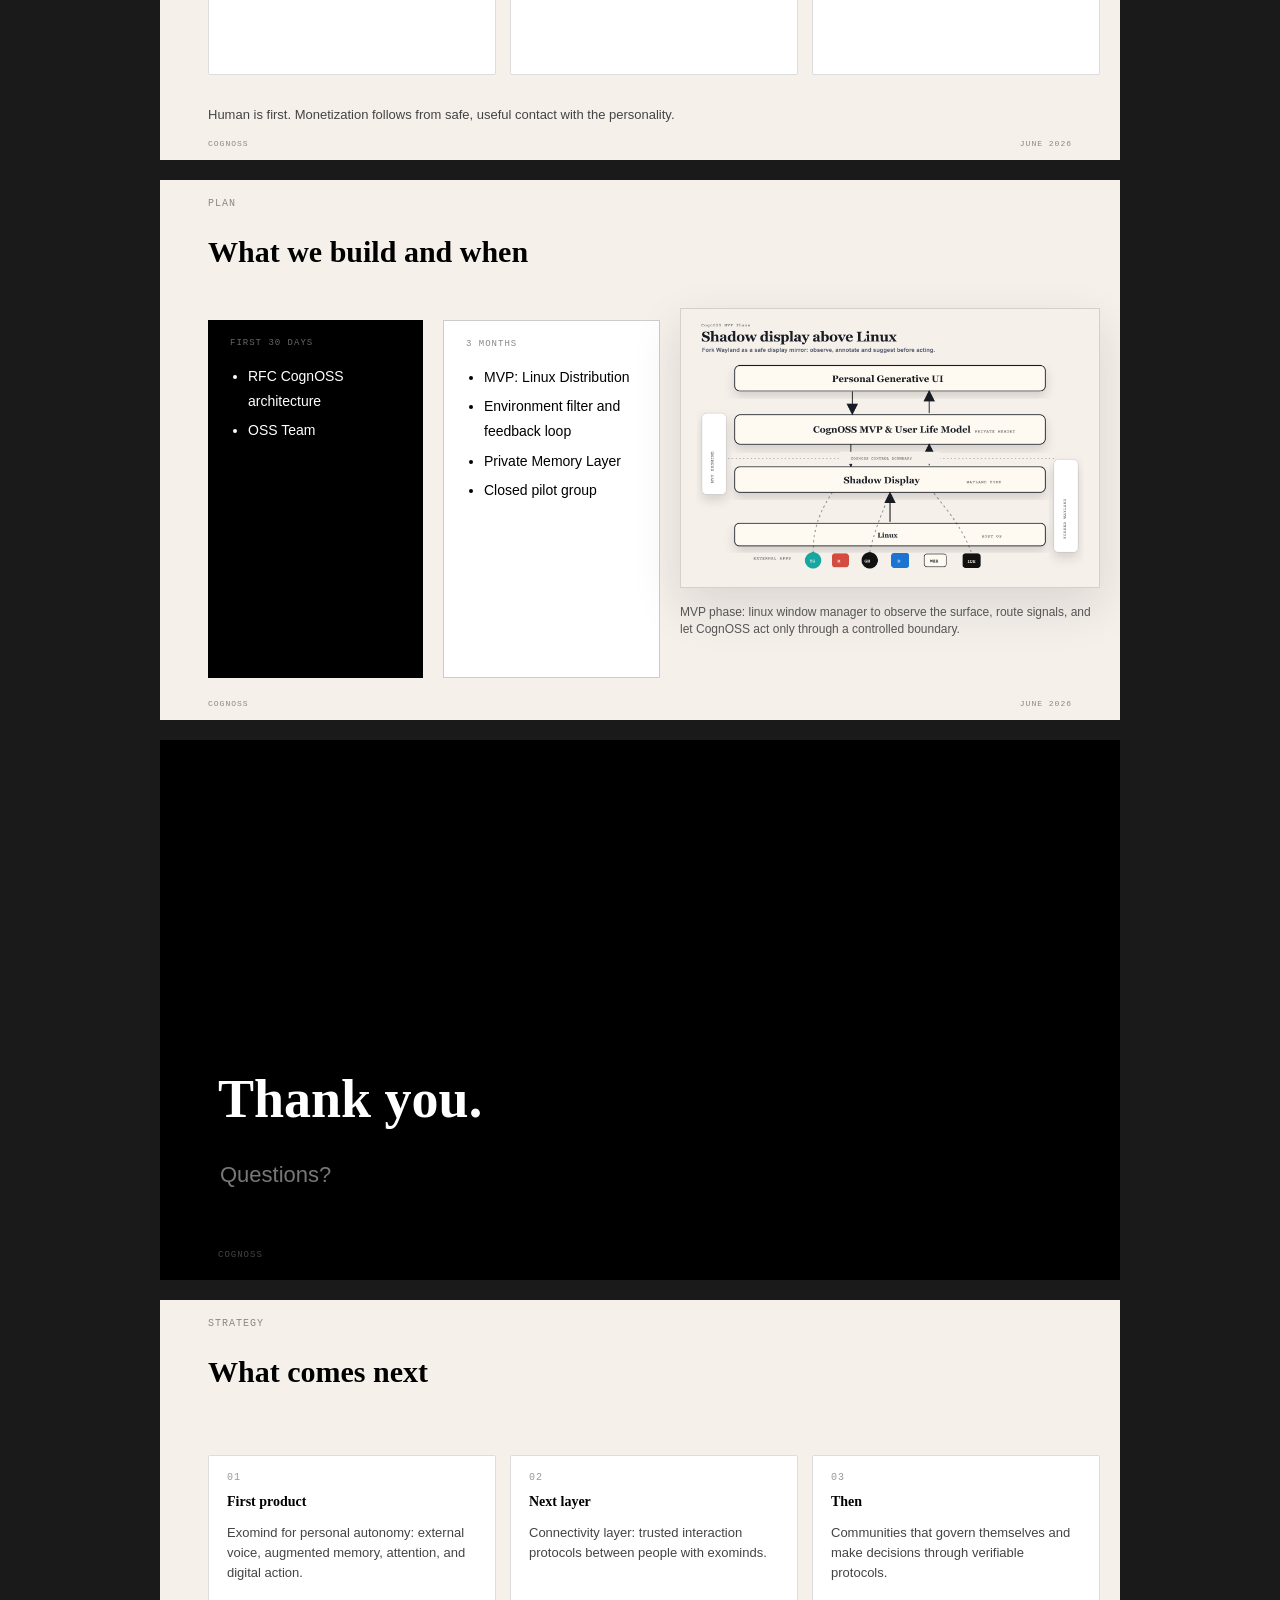
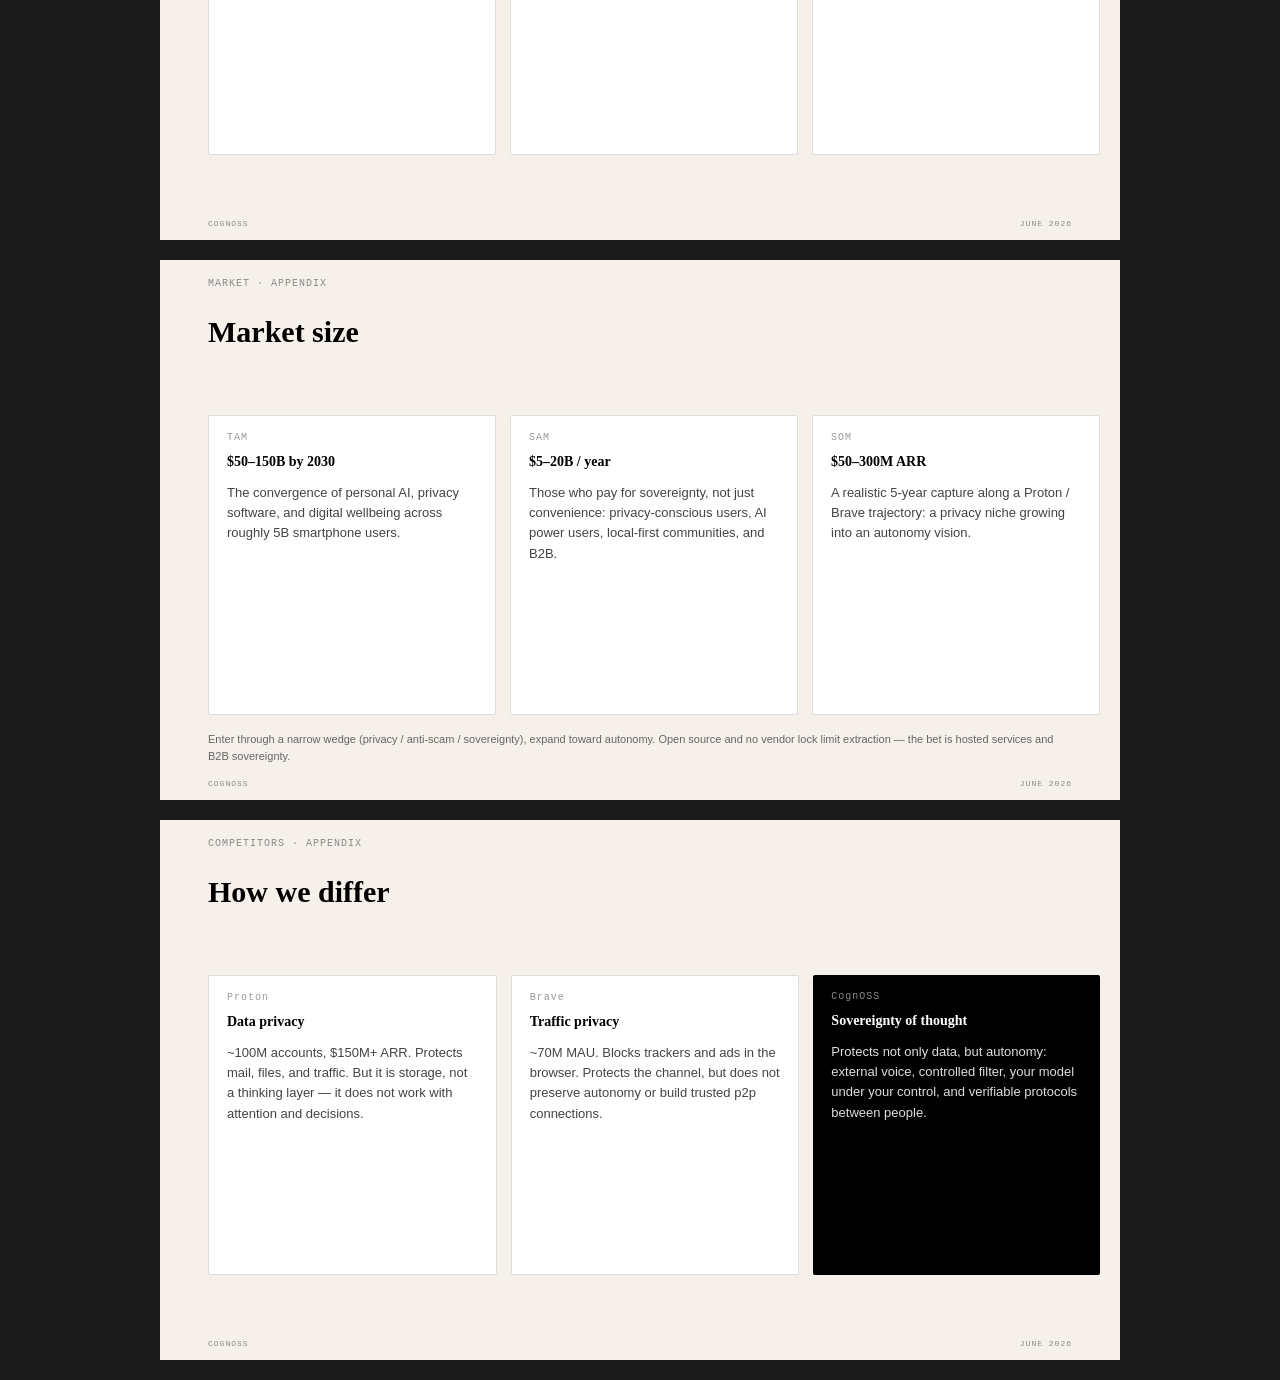
==== commit 92ed1019: "business slide" ====
--- a/landing/v2_en/cognoss_pitch.html
+++ b/landing/v2_en/cognoss_pitch.html
@@ -386,7 +386,7 @@
 
 <div class="slide slide-cream">
   <div class="label">Business surface</div>
-  <div class="slide-title">Cognitive immunity creates a new app surface</div>
+  <div class="slide-title">New app surface</div>
   <div class="cards">
     <div class="card">
       <div class="card-num">01</div>
@@ -396,7 +396,7 @@
     <div class="card">
       <div class="card-num">02</div>
       <div class="card-title">Monetizable functions</div>
-      <div class="card-body">Productivity, financial guidance, mental care, attention, planning, communication, and sync across devices become context-native functions.</div>
+      <div class="card-body">Productivity, financial guidance, mental care, attention, planning, communication devices become user context-native functions.</div>
     </div>
     <div class="card">
       <div class="card-num">03</div>
